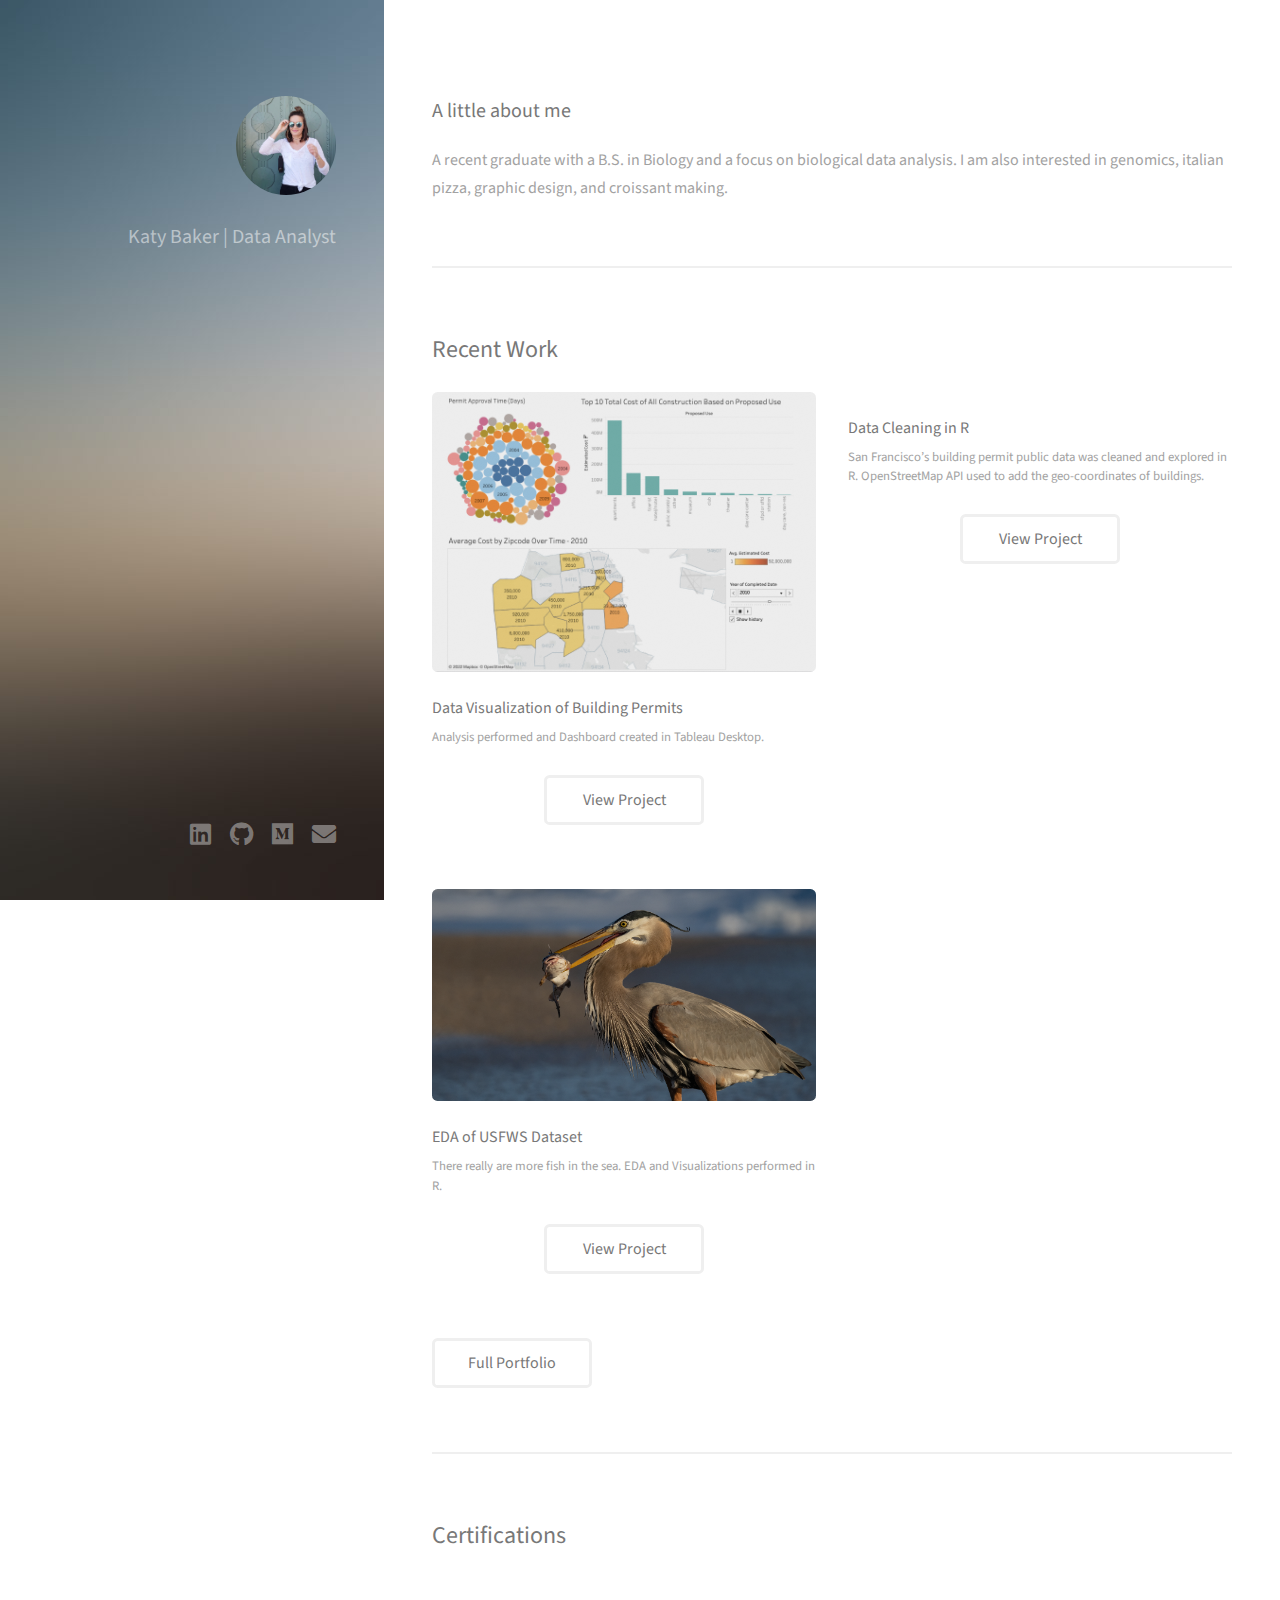
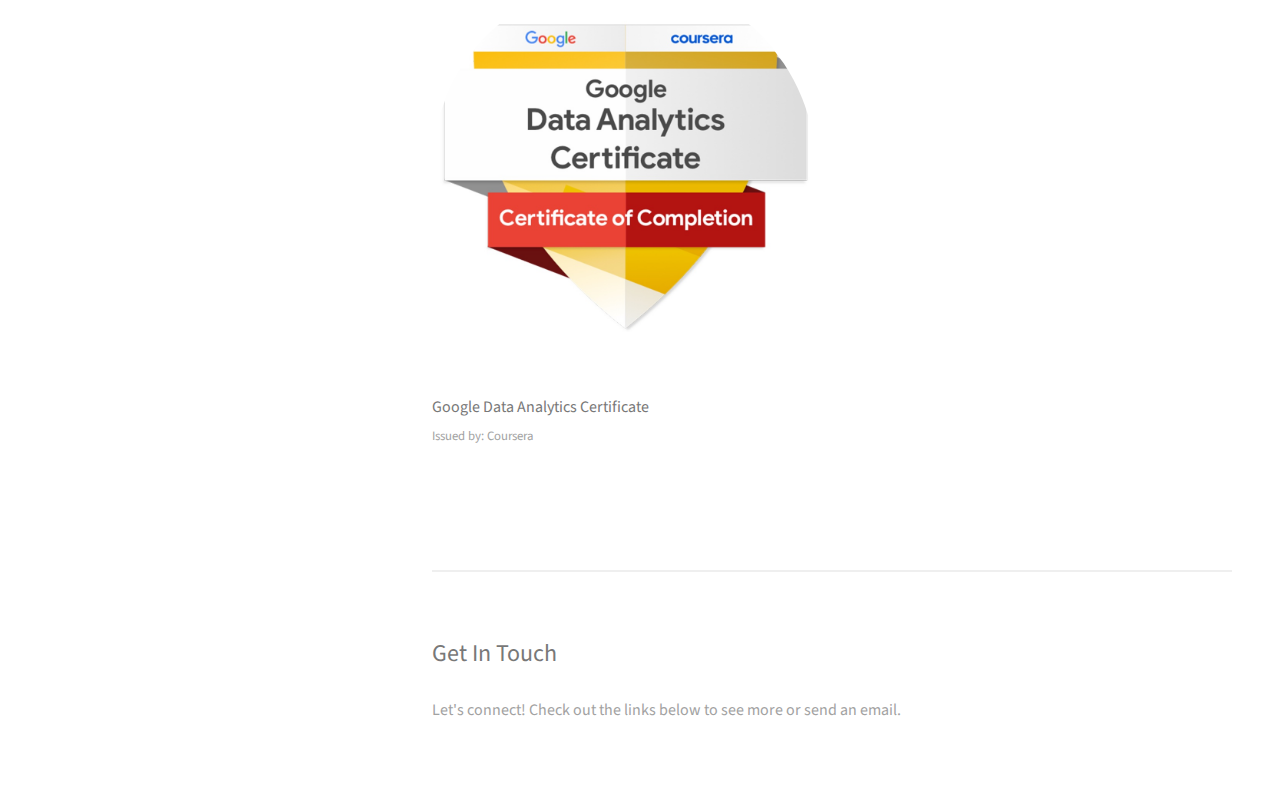
==== index.html @ 935d62df "Update index.html" ====
<!DOCTYPE HTML>
<!--
	Strata by HTML5 UP
	html5up.net | @ajlkn
	Free for personal and commercial use under the CCA 3.0 license (html5up.net/license)
-->
<html>
	<head>
		<title>Katy Baker</title>
		<meta charset="utf-8" />
		<meta name="viewport" content="width=device-width, initial-scale=1, user-scalable=no" />
		<link rel="stylesheet" href="assets/css/main.css" />
	</head>
	<body class="is-preload">

		<!-- Header -->
			<header id="header">
				<div class="inner">
					<a href="#" class="image avatar"><img src="images/IMG_1038.jpg" alt="" /></a>
					<h1>Katy Baker | Data Analyst<br />
					<br />
					</h1>
				</div>
			</header>

		<!-- Main -->
			<div id="main">

				<!-- One -->
					<section id="one">
						<header class="major">
							<h3>A little about me</h3>
						</header>
						<p>A recent graduate with a B.S. in Biology and a focus on biological data analysis. I am also interested in genomics, italian pizza, graphic design, and croissant making.</p>
						
					</section>
		

				<!-- Two -->
					<section id="two">
						<h2>Recent Work</h2>
						<div class="row">
							<article class="col-6 col-12-xsmall work-item">
								<a href="https://public.tableau.com/app/profile/katy.baker8808/viz/SanFranContructionPermits/SanFranBuildingPermits" class="image fit"><img src="images/sssfbp.jpeg" alt="" /></a>
								<h3>Data Visualization of Building Permits</h3>
								<p>Analysis performed and Dashboard created in Tableau Desktop.  
									
								</p><br />
								<ul class="actions special">
									<li><a href="https://public.tableau.com/app/profile/katy.baker8808/viz/SanFranContructionPermits/SanFranBuildingPermits" class="button"> View Project</a></li>
								</ul>		
							</article>
							<article class="col-6 col-12-xsmall work-item">
								<a href="#" class="image fit"><img src="images/33695.jpeg" alt="" /></a>
								<h3>Data Cleaning in R</h3>
								<p>San Francisco’s building permit public data was cleaned and explored in R. OpenStreetMap API used to add the geo-coordinates of buildings. </p><br />
								<ul class="actions special">
									<li><a href="#" class="button"> View Project</a></li>
								</ul>		
							</article>
							<article class="col-6 col-12-xsmall work-item">
								<a href="https://github.com/ktybkr/USFish_and_Wildlife_Services/blob/main/US_Fish_and_Wildlife_Imports.md" class="image fit"><img src="images/412428701.jpeg" alt="" /></a>
								<h3>EDA of USFWS Dataset</h3>
								<p>There really are more fish in the sea. EDA and Visualizations performed in R.</p><br />
								<ul class="actions special">
									<li><a href="https://github.com/ktybkr/USFish_and_Wildlife_Services/blob/main/US_Fish_and_Wildlife_Imports.md" class="button"> View Project</a></li>
								</ul>		
							</article>
							
						</div>
						<ul class="actions">
							<li><a href="#" class="button">Full Portfolio</a></li>
						</ul>
					</section>

				<!-- Three -->
					<section id="three">
						<h2>Certifications</h2>
						<div class="row">
						<article class="col-6 col-12-xsmall work-item">
							<a href="https://www.credly.com/badges/9c901966-b82b-41fd-a019-1c77d4c60965/public_url" class="image avatar"><img src="images/google-data-analytics-certificate.2.jpg" alt=""  /></a>
							<h3>Google Data Analytics Certificate</h3>
							<p>Issued by: Coursera</p><br />
								
						</article>
						</div>

					</section>
				
				
				<!-- Four -->
					<section id="four">
						<h2>Get In Touch</h2>
						<p>Let's connect! Check out the links below to see more or send an email.</p>
							
					</section>
		

				

			</div>

		<!-- Footer -->
			<footer id="footer">
				<div class="inner">
					<ul class="icons">
						<li><a href="https://www.linkedin.com/in/ktybaker/" class="icon brands fa-linkedin"><span class="label">LinkedIn</span></a></li>
						<li><a href="https://github.com/ktybkr" class="icon brands fa-github"><span class="label">github</span></a></li>
						<li><a href="#" class="icon brands fa-medium"><span class="label">Medium</span></a></li>
						<li><a href="mailto:kb1658@txstate.edu" class="icon solid fa-envelope"><span class="label">Email</span></a></li>
					</ul>
					
				</div>
			</footer>

		<!-- Scripts -->
			<script src="assets/js/jquery.min.js"></script>
			<script src="assets/js/jquery.poptrox.min.js"></script>
			<script src="assets/js/browser.min.js"></script>
			<script src="assets/js/breakpoints.min.js"></script>
			<script src="assets/js/util.js"></script>
			<script src="assets/js/main.js"></script>

	</body>
</html>
---- assets/css/main.css ----
@import url("fontawesome-all.min.css");
@import url("https://fonts.googleapis.com/css?family=Source+Sans+Pro:400,400italic");

/*
	Strata by HTML5 UP
	html5up.net | @ajlkn
	Free for personal and commercial use under the CCA 3.0 license (html5up.net/license)
*/

html, body, div, span, applet, object,
iframe, h1, h2, h3, h4, h5, h6, p, blockquote,
pre, a, abbr, acronym, address, big, cite,
code, del, dfn, em, img, ins, kbd, q, s, samp,
small, strike, strong, sub, sup, tt, var, b,
u, i, center, dl, dt, dd, ol, ul, li, fieldset,
form, label, legend, table, caption, tbody,
tfoot, thead, tr, th, td, article, aside,
canvas, details, embed, figure, figcaption,
footer, header, hgroup, menu, nav, output, ruby,
section, summary, time, mark, audio, video {
	margin: 0;
	padding: 0;
	border: 0;
	font-size: 100%;
	font: inherit;
	vertical-align: baseline;}

article, aside, details, figcaption, figure,
footer, header, hgroup, menu, nav, section {
	display: block;}

body {
	line-height: 1;
}

ol, ul {
	list-style: none;
}

blockquote, q {
	quotes: none;
}

	blockquote:before, blockquote:after, q:before, q:after {
		content: '';
		content: none;
	}

table {
	border-collapse: collapse;
	border-spacing: 0;
}

body {
	-webkit-text-size-adjust: none;
}

mark {
	background-color: transparent;
	color: inherit;
}

input::-moz-focus-inner {
	border: 0;
	padding: 0;
}

input, select, textarea {
	-moz-appearance: none;
	-webkit-appearance: none;
	-ms-appearance: none;
	appearance: none;
}

/* Basic */

	html {
		box-sizing: border-box;
	}

	*, *:before, *:after {
		box-sizing: inherit;
	}

	body {
		background: #fff;
	}

		body.is-preload *, body.is-preload *:before, body.is-preload *:after {
			-moz-animation: none !important;
			-webkit-animation: none !important;
			-ms-animation: none !important;
			animation: none !important;
			-moz-transition: none !important;
			-webkit-transition: none !important;
			-ms-transition: none !important;
			transition: none !important;
		}

	body, input, select, textarea {
		color: #a2a2a2;
		font-family: "Source Sans Pro", Helvetica, sans-serif;
		font-size: 16pt;
		font-weight: 400;
		line-height: 1.75em;
	}

	a {
		-moz-transition: color 0.2s ease-in-out, border-color 0.2s ease-in-out;
		-webkit-transition: color 0.2s ease-in-out, border-color 0.2s ease-in-out;
		-ms-transition: color 0.2s ease-in-out, border-color 0.2s ease-in-out;
		transition: color 0.2s ease-in-out, border-color 0.2s ease-in-out;
		border-bottom: dotted 1px;
		color: #4986bf;
		text-decoration: none;
	}

		a:hover {
			border-bottom-color: transparent;
			color: #4986bf !important;
			text-decoration: none;
		}

	strong, b {
		color: #787878;
		font-weight: 400;
	}

	em, i {
		font-style: italic;
	}

	p {
		margin: 0 0 2em 0;
	}

	h1, h2, h3, h4, h5, h6 {
		color: #787878;
		font-weight: 400;
		line-height: 1em;
		margin: 0 0 1em 0;
	}

		h1 a, h2 a, h3 a, h4 a, h5 a, h6 a {
			color: inherit;
			text-decoration: none;
		}

	h1 {
		font-size: 2em;
		line-height: 1.5em;
	}

	h2 {
		font-size: 1.5em;
		line-height: 1.5em;
	}

	h3 {
		font-size: 1.25em;
		line-height: 1.5em;
	}

	h4 {
		font-size: 1.1em;
		line-height: 1.5em;
	}

	h5 {
		font-size: 0.9em;
		line-height: 1.5em;
	}

	h6 {
		font-size: 0.7em;
		line-height: 1.5em;
	}

	sub {
		font-size: 0.8em;
		position: relative;
		top: 0.5em;
	}

	sup {
		font-size: 0.8em;
		position: relative;
		top: -0.5em;
	}

	hr {
		border: 0;
		border-bottom: solid 2px #efefef;
		margin: 2em 0;
	}

		hr.major {
			margin: 3em 0;
		}

	blockquote {
		border-left: solid 6px #efefef;
		font-style: italic;
		margin: 0 0 2em 0;
		padding: 0.5em 0 0.5em 1.5em;
	}

	code {
		background: #f7f7f7;
		border-radius: 0.35em;
		border: solid 2px #efefef;
		font-family: "Courier New", monospace;
		font-size: 0.9em;
		margin: 0 0.25em;
		padding: 0.25em 0.65em;
	}

	pre {
		-webkit-overflow-scrolling: touch;
		font-family: "Courier New", monospace;
		font-size: 0.9em;
		margin: 0 0 2em 0;
	}

		pre code {
			display: block;
			line-height: 1.75em;
			padding: 1em 1.5em;
			overflow-x: auto;
		}

	.align-left {
		text-align: left;
	}

	.align-center {
		text-align: center;
	}

	.align-right {
		text-align: right;
	}

/* Container */

	.container {
		margin: 0 auto;
		max-width: calc(100% - 4em);
		width: 100%;
	}

		.container.xsmall {
			width: 25%;
		}

		.container.small {
			width: 50%;
		}

		.container.medium {
			width: 75%;
		}

		.container.large {
			width: 125%;
		}

		.container.xlarge {
			width: 150%;
		}

		.container.max {
			width: 100%;
		}

		@media screen and (max-width: 980px) {

			.container {
				width: 100% !important;
				max-width: 100% !important;
			}

		}

		@media screen and (max-width: 480px) {

			.container {
				max-width: calc(100% - 3em);
			}

		}

/* Row */

	.row {
		display: flex;
		flex-wrap: wrap;
		box-sizing: border-box;
		align-items: stretch;
	}

		.row > * {
			box-sizing: border-box;
		}

		.row.gtr-uniform > * > :last-child {
			margin-bottom: 0;
		}

		.row.aln-left {
			justify-content: flex-start;
		}

		.row.aln-center {
			justify-content: center;
		}

		.row.aln-right {
			justify-content: flex-end;
		}

		.row.aln-top {
			align-items: flex-start;
		}

		.row.aln-middle {
			align-items: center;
		}

		.row.aln-bottom {
			align-items: flex-end;
		}

		.row > .imp {
			order: -1;
		}

		.row > .col-1 {
			width: 8.33333%;
		}

		.row > .off-1 {
			margin-left: 8.33333%;
		}

		.row > .col-2 {
			width: 16.66667%;
		}

		.row > .off-2 {
			margin-left: 16.66667%;
		}

		.row > .col-3 {
			width: 25%;
		}

		.row > .off-3 {
			margin-left: 25%;
		}

		.row > .col-4 {
			width: 33.33333%;
		}

		.row > .off-4 {
			margin-left: 33.33333%;
		}

		.row > .col-5 {
			width: 41.66667%;
		}

		.row > .off-5 {
			margin-left: 41.66667%;
		}

		.row > .col-6 {
			width: 50%;
		}

		.row > .off-6 {
			margin-left: 50%;
		}

		.row > .col-7 {
			width: 58.33333%;
		}

		.row > .off-7 {
			margin-left: 58.33333%;
		}

		.row > .col-8 {
			width: 66.66667%;
		}

		.row > .off-8 {
			margin-left: 66.66667%;
		}

		.row > .col-9 {
			width: 75%;
		}

		.row > .off-9 {
			margin-left: 75%;
		}

		.row > .col-10 {
			width: 83.33333%;
		}

		.row > .off-10 {
			margin-left: 83.33333%;
		}

		.row > .col-11 {
			width: 91.66667%;
		}

		.row > .off-11 {
			margin-left: 91.66667%;
		}

		.row > .col-12 {
			width: 100%;
		}

		.row > .off-12 {
			margin-left: 100%;
		}

		.row.gtr-0 {
			margin-top: 0;
			margin-left: 0em;
		}

			.row.gtr-0 > * {
				padding: 0 0 0 0em;
			}

			.row.gtr-0.gtr-uniform {
				margin-top: 0em;
			}

				.row.gtr-0.gtr-uniform > * {
					padding-top: 0em;
				}

		.row.gtr-25 {
			margin-top: 0;
			margin-left: -0.625em;
		}

			.row.gtr-25 > * {
				padding: 0 0 0 0.625em;
			}

			.row.gtr-25.gtr-uniform {
				margin-top: -0.625em;
			}

				.row.gtr-25.gtr-uniform > * {
					padding-top: 0.625em;
				}

		.row.gtr-50 {
			margin-top: 0;
			margin-left: -1.25em;
		}

			.row.gtr-50 > * {
				padding: 0 0 0 1.25em;
			}

			.row.gtr-50.gtr-uniform {
				margin-top: -1.25em;
			}

				.row.gtr-50.gtr-uniform > * {
					padding-top: 1.25em;
				}

		.row {
			margin-top: 0;
			margin-left: -2.5em;
		}

			.row > * {
				padding: 0 0 0 2.5em;
			}

			.row.gtr-uniform {
				margin-top: -2.5em;
			}

				.row.gtr-uniform > * {
					padding-top: 2.5em;
				}

		.row.gtr-150 {
			margin-top: 0;
			margin-left: -3.75em;
		}

			.row.gtr-150 > * {
				padding: 0 0 0 3.75em;
			}

			.row.gtr-150.gtr-uniform {
				margin-top: -3.75em;
			}

				.row.gtr-150.gtr-uniform > * {
					padding-top: 3.75em;
				}

		.row.gtr-200 {
			margin-top: 0;
			margin-left: -5em;
		}

			.row.gtr-200 > * {
				padding: 0 0 0 5em;
			}

			.row.gtr-200.gtr-uniform {
				margin-top: -5em;
			}

				.row.gtr-200.gtr-uniform > * {
					padding-top: 5em;
				}

		@media screen and (max-width: 1800px) {

			.row {
				display: flex;
				flex-wrap: wrap;
				box-sizing: border-box;
				align-items: stretch;
			}

				.row > * {
					box-sizing: border-box;
				}

				.row.gtr-uniform > * > :last-child {
					margin-bottom: 0;
				}

				.row.aln-left {
					justify-content: flex-start;
				}

				.row.aln-center {
					justify-content: center;
				}

				.row.aln-right {
					justify-content: flex-end;
				}

				.row.aln-top {
					align-items: flex-start;
				}

				.row.aln-middle {
					align-items: center;
				}

				.row.aln-bottom {
					align-items: flex-end;
				}

				.row > .imp-xlarge {
					order: -1;
				}

				.row > .col-1-xlarge {
					width: 8.33333%;
				}

				.row > .off-1-xlarge {
					margin-left: 8.33333%;
				}

				.row > .col-2-xlarge {
					width: 16.66667%;
				}

				.row > .off-2-xlarge {
					margin-left: 16.66667%;
				}

				.row > .col-3-xlarge {
					width: 25%;
				}

				.row > .off-3-xlarge {
					margin-left: 25%;
				}

				.row > .col-4-xlarge {
					width: 33.33333%;
				}

				.row > .off-4-xlarge {
					margin-left: 33.33333%;
				}

				.row > .col-5-xlarge {
					width: 41.66667%;
				}

				.row > .off-5-xlarge {
					margin-left: 41.66667%;
				}

				.row > .col-6-xlarge {
					width: 50%;
				}

				.row > .off-6-xlarge {
					margin-left: 50%;
				}

				.row > .col-7-xlarge {
					width: 58.33333%;
				}

				.row > .off-7-xlarge {
					margin-left: 58.33333%;
				}

				.row > .col-8-xlarge {
					width: 66.66667%;
				}

				.row > .off-8-xlarge {
					margin-left: 66.66667%;
				}

				.row > .col-9-xlarge {
					width: 75%;
				}

				.row > .off-9-xlarge {
					margin-left: 75%;
				}

				.row > .col-10-xlarge {
					width: 83.33333%;
				}

				.row > .off-10-xlarge {
					margin-left: 83.33333%;
				}

				.row > .col-11-xlarge {
					width: 91.66667%;
				}

				.row > .off-11-xlarge {
					margin-left: 91.66667%;
				}

				.row > .col-12-xlarge {
					width: 100%;
				}

				.row > .off-12-xlarge {
					margin-left: 100%;
				}

				.row.gtr-0 {
					margin-top: 0;
					margin-left: 0em;
				}

					.row.gtr-0 > * {
						padding: 0 0 0 0em;
					}

					.row.gtr-0.gtr-uniform {
						margin-top: 0em;
					}

						.row.gtr-0.gtr-uniform > * {
							padding-top: 0em;
						}

				.row.gtr-25 {
					margin-top: 0;
					margin-left: -0.625em;
				}

					.row.gtr-25 > * {
						padding: 0 0 0 0.625em;
					}

					.row.gtr-25.gtr-uniform {
						margin-top: -0.625em;
					}

						.row.gtr-25.gtr-uniform > * {
							padding-top: 0.625em;
						}

				.row.gtr-50 {
					margin-top: 0;
					margin-left: -1.25em;
				}

					.row.gtr-50 > * {
						padding: 0 0 0 1.25em;
					}

					.row.gtr-50.gtr-uniform {
						margin-top: -1.25em;
					}

						.row.gtr-50.gtr-uniform > * {
							padding-top: 1.25em;
						}

				.row {
					margin-top: 0;
					margin-left: -2.5em;
				}

					.row > * {
						padding: 0 0 0 2.5em;
					}

					.row.gtr-uniform {
						margin-top: -2.5em;
					}

						.row.gtr-uniform > * {
							padding-top: 2.5em;
						}

				.row.gtr-150 {
					margin-top: 0;
					margin-left: -3.75em;
				}

					.row.gtr-150 > * {
						padding: 0 0 0 3.75em;
					}

					.row.gtr-150.gtr-uniform {
						margin-top: -3.75em;
					}

						.row.gtr-150.gtr-uniform > * {
							padding-top: 3.75em;
						}

				.row.gtr-200 {
					margin-top: 0;
					margin-left: -5em;
				}

					.row.gtr-200 > * {
						padding: 0 0 0 5em;
					}

					.row.gtr-200.gtr-uniform {
						margin-top: -5em;
					}

						.row.gtr-200.gtr-uniform > * {
							padding-top: 5em;
						}

		}

		@media screen and (max-width: 1280px) {

			.row {
				display: flex;
				flex-wrap: wrap;
				box-sizing: border-box;
				align-items: stretch;
			}

				.row > * {
					box-sizing: border-box;
				}

				.row.gtr-uniform > * > :last-child {
					margin-bottom: 0;
				}

				.row.aln-left {
					justify-content: flex-start;
				}

				.row.aln-center {
					justify-content: center;
				}

				.row.aln-right {
					justify-content: flex-end;
				}

				.row.aln-top {
					align-items: flex-start;
				}

				.row.aln-middle {
					align-items: center;
				}

				.row.aln-bottom {
					align-items: flex-end;
				}

				.row > .imp-large {
					order: -1;
				}

				.row > .col-1-large {
					width: 8.33333%;
				}

				.row > .off-1-large {
					margin-left: 8.33333%;
				}

				.row > .col-2-large {
					width: 16.66667%;
				}

				.row > .off-2-large {
					margin-left: 16.66667%;
				}

				.row > .col-3-large {
					width: 25%;
				}

				.row > .off-3-large {
					margin-left: 25%;
				}

				.row > .col-4-large {
					width: 33.33333%;
				}

				.row > .off-4-large {
					margin-left: 33.33333%;
				}

				.row > .col-5-large {
					width: 41.66667%;
				}

				.row > .off-5-large {
					margin-left: 41.66667%;
				}

				.row > .col-6-large {
					width: 50%;
				}

				.row > .off-6-large {
					margin-left: 50%;
				}

				.row > .col-7-large {
					width: 58.33333%;
				}

				.row > .off-7-large {
					margin-left: 58.33333%;
				}

				.row > .col-8-large {
					width: 66.66667%;
				}

				.row > .off-8-large {
					margin-left: 66.66667%;
				}

				.row > .col-9-large {
					width: 75%;
				}

				.row > .off-9-large {
					margin-left: 75%;
				}

				.row > .col-10-large {
					width: 83.33333%;
				}

				.row > .off-10-large {
					margin-left: 83.33333%;
				}

				.row > .col-11-large {
					width: 91.66667%;
				}

				.row > .off-11-large {
					margin-left: 91.66667%;
				}

				.row > .col-12-large {
					width: 100%;
				}

				.row > .off-12-large {
					margin-left: 100%;
				}

				.row.gtr-0 {
					margin-top: 0;
					margin-left: 0em;
				}

					.row.gtr-0 > * {
						padding: 0 0 0 0em;
					}

					.row.gtr-0.gtr-uniform {
						margin-top: 0em;
					}

						.row.gtr-0.gtr-uniform > * {
							padding-top: 0em;
						}

				.row.gtr-25 {
					margin-top: 0;
					margin-left: -0.5em;
				}

					.row.gtr-25 > * {
						padding: 0 0 0 0.5em;
					}

					.row.gtr-25.gtr-uniform {
						margin-top: -0.5em;
					}

						.row.gtr-25.gtr-uniform > * {
							padding-top: 0.5em;
						}

				.row.gtr-50 {
					margin-top: 0;
					margin-left: -1em;
				}

					.row.gtr-50 > * {
						padding: 0 0 0 1em;
					}

					.row.gtr-50.gtr-uniform {
						margin-top: -1em;
					}

						.row.gtr-50.gtr-uniform > * {
							padding-top: 1em;
						}

				.row {
					margin-top: 0;
					margin-left: -2em;
				}

					.row > * {
						padding: 0 0 0 2em;
					}

					.row.gtr-uniform {
						margin-top: -2em;
					}

						.row.gtr-uniform > * {
							padding-top: 2em;
						}

				.row.gtr-150 {
					margin-top: 0;
					margin-left: -3em;
				}

					.row.gtr-150 > * {
						padding: 0 0 0 3em;
					}

					.row.gtr-150.gtr-uniform {
						margin-top: -3em;
					}

						.row.gtr-150.gtr-uniform > * {
							padding-top: 3em;
						}

				.row.gtr-200 {
					margin-top: 0;
					margin-left: -4em;
				}

					.row.gtr-200 > * {
						padding: 0 0 0 4em;
					}

					.row.gtr-200.gtr-uniform {
						margin-top: -4em;
					}

						.row.gtr-200.gtr-uniform > * {
							padding-top: 4em;
						}

		}

		@media screen and (max-width: 980px) {

			.row {
				display: flex;
				flex-wrap: wrap;
				box-sizing: border-box;
				align-items: stretch;
			}

				.row > * {
					box-sizing: border-box;
				}

				.row.gtr-uniform > * > :last-child {
					margin-bottom: 0;
				}

				.row.aln-left {
					justify-content: flex-start;
				}

				.row.aln-center {
					justify-content: center;
				}

				.row.aln-right {
					justify-content: flex-end;
				}

				.row.aln-top {
					align-items: flex-start;
				}

				.row.aln-middle {
					align-items: center;
				}

				.row.aln-bottom {
					align-items: flex-end;
				}

				.row > .imp-medium {
					order: -1;
				}

				.row > .col-1-medium {
					width: 8.33333%;
				}

				.row > .off-1-medium {
					margin-left: 8.33333%;
				}

				.row > .col-2-medium {
					width: 16.66667%;
				}

				.row > .off-2-medium {
					margin-left: 16.66667%;
				}

				.row > .col-3-medium {
					width: 25%;
				}

				.row > .off-3-medium {
					margin-left: 25%;
				}

				.row > .col-4-medium {
					width: 33.33333%;
				}

				.row > .off-4-medium {
					margin-left: 33.33333%;
				}

				.row > .col-5-medium {
					width: 41.66667%;
				}

				.row > .off-5-medium {
					margin-left: 41.66667%;
				}

				.row > .col-6-medium {
					width: 50%;
				}

				.row > .off-6-medium {
					margin-left: 50%;
				}

				.row > .col-7-medium {
					width: 58.33333%;
				}

				.row > .off-7-medium {
					margin-left: 58.33333%;
				}

				.row > .col-8-medium {
					width: 66.66667%;
				}

				.row > .off-8-medium {
					margin-left: 66.66667%;
				}

				.row > .col-9-medium {
					width: 75%;
				}

				.row > .off-9-medium {
					margin-left: 75%;
				}

				.row > .col-10-medium {
					width: 83.33333%;
				}

				.row > .off-10-medium {
					margin-left: 83.33333%;
				}

				.row > .col-11-medium {
					width: 91.66667%;
				}

				.row > .off-11-medium {
					margin-left: 91.66667%;
				}

				.row > .col-12-medium {
					width: 100%;
				}

				.row > .off-12-medium {
					margin-left: 100%;
				}

				.row.gtr-0 {
					margin-top: 0;
					margin-left: 0em;
				}

					.row.gtr-0 > * {
						padding: 0 0 0 0em;
					}

					.row.gtr-0.gtr-uniform {
						margin-top: 0em;
					}

						.row.gtr-0.gtr-uniform > * {
							padding-top: 0em;
						}

				.row.gtr-25 {
					margin-top: 0;
					margin-left: -0.5em;
				}

					.row.gtr-25 > * {
						padding: 0 0 0 0.5em;
					}

					.row.gtr-25.gtr-uniform {
						margin-top: -0.5em;
					}

						.row.gtr-25.gtr-uniform > * {
							padding-top: 0.5em;
						}

				.row.gtr-50 {
					margin-top: 0;
					margin-left: -1em;
				}

					.row.gtr-50 > * {
						padding: 0 0 0 1em;
					}

					.row.gtr-50.gtr-uniform {
						margin-top: -1em;
					}

						.row.gtr-50.gtr-uniform > * {
							padding-top: 1em;
						}

				.row {
					margin-top: 0;
					margin-left: -2em;
				}

					.row > * {
						padding: 0 0 0 2em;
					}

					.row.gtr-uniform {
						margin-top: -2em;
					}

						.row.gtr-uniform > * {
							padding-top: 2em;
						}

				.row.gtr-150 {
					margin-top: 0;
					margin-left: -3em;
				}

					.row.gtr-150 > * {
						padding: 0 0 0 3em;
					}

					.row.gtr-150.gtr-uniform {
						margin-top: -3em;
					}

						.row.gtr-150.gtr-uniform > * {
							padding-top: 3em;
						}

				.row.gtr-200 {
					margin-top: 0;
					margin-left: -4em;
				}

					.row.gtr-200 > * {
						padding: 0 0 0 4em;
					}

					.row.gtr-200.gtr-uniform {
						margin-top: -4em;
					}

						.row.gtr-200.gtr-uniform > * {
							padding-top: 4em;
						}

		}

		@media screen and (max-width: 736px) {

			.row {
				display: flex;
				flex-wrap: wrap;
				box-sizing: border-box;
				align-items: stretch;
			}

				.row > * {
					box-sizing: border-box;
				}

				.row.gtr-uniform > * > :last-child {
					margin-bottom: 0;
				}

				.row.aln-left {
					justify-content: flex-start;
				}

				.row.aln-center {
					justify-content: center;
				}

				.row.aln-right {
					justify-content: flex-end;
				}

				.row.aln-top {
					align-items: flex-start;
				}

				.row.aln-middle {
					align-items: center;
				}

				.row.aln-bottom {
					align-items: flex-end;
				}

				.row > .imp-small {
					order: -1;
				}

				.row > .col-1-small {
					width: 8.33333%;
				}

				.row > .off-1-small {
					margin-left: 8.33333%;
				}

				.row > .col-2-small {
					width: 16.66667%;
				}

				.row > .off-2-small {
					margin-left: 16.66667%;
				}

				.row > .col-3-small {
					width: 25%;
				}

				.row > .off-3-small {
					margin-left: 25%;
				}

				.row > .col-4-small {
					width: 33.33333%;
				}

				.row > .off-4-small {
					margin-left: 33.33333%;
				}

				.row > .col-5-small {
					width: 41.66667%;
				}

				.row > .off-5-small {
					margin-left: 41.66667%;
				}

				.row > .col-6-small {
					width: 50%;
				}

				.row > .off-6-small {
					margin-left: 50%;
				}

				.row > .col-7-small {
					width: 58.33333%;
				}

				.row > .off-7-small {
					margin-left: 58.33333%;
				}

				.row > .col-8-small {
					width: 66.66667%;
				}

				.row > .off-8-small {
					margin-left: 66.66667%;
				}

				.row > .col-9-small {
					width: 75%;
				}

				.row > .off-9-small {
					margin-left: 75%;
				}

				.row > .col-10-small {
					width: 83.33333%;
				}

				.row > .off-10-small {
					margin-left: 83.33333%;
				}

				.row > .col-11-small {
					width: 91.66667%;
				}

				.row > .off-11-small {
					margin-left: 91.66667%;
				}

				.row > .col-12-small {
					width: 100%;
				}

				.row > .off-12-small {
					margin-left: 100%;
				}

				.row.gtr-0 {
					margin-top: 0;
					margin-left: 0em;
				}

					.row.gtr-0 > * {
						padding: 0 0 0 0em;
					}

					.row.gtr-0.gtr-uniform {
						margin-top: 0em;
					}

						.row.gtr-0.gtr-uniform > * {
							padding-top: 0em;
						}

				.row.gtr-25 {
					margin-top: 0;
					margin-left: -0.375em;
				}

					.row.gtr-25 > * {
						padding: 0 0 0 0.375em;
					}

					.row.gtr-25.gtr-uniform {
						margin-top: -0.375em;
					}

						.row.gtr-25.gtr-uniform > * {
							padding-top: 0.375em;
						}

				.row.gtr-50 {
					margin-top: 0;
					margin-left: -0.75em;
				}

					.row.gtr-50 > * {
						padding: 0 0 0 0.75em;
					}

					.row.gtr-50.gtr-uniform {
						margin-top: -0.75em;
					}

						.row.gtr-50.gtr-uniform > * {
							padding-top: 0.75em;
						}

				.row {
					margin-top: 0;
					margin-left: -1.5em;
				}

					.row > * {
						padding: 0 0 0 1.5em;
					}

					.row.gtr-uniform {
						margin-top: -1.5em;
					}

						.row.gtr-uniform > * {
							padding-top: 1.5em;
						}

				.row.gtr-150 {
					margin-top: 0;
					margin-left: -2.25em;
				}

					.row.gtr-150 > * {
						padding: 0 0 0 2.25em;
					}

					.row.gtr-150.gtr-uniform {
						margin-top: -2.25em;
					}

						.row.gtr-150.gtr-uniform > * {
							padding-top: 2.25em;
						}

				.row.gtr-200 {
					margin-top: 0;
					margin-left: -3em;
				}

					.row.gtr-200 > * {
						padding: 0 0 0 3em;
					}

					.row.gtr-200.gtr-uniform {
						margin-top: -3em;
					}

						.row.gtr-200.gtr-uniform > * {
							padding-top: 3em;
						}

		}

		@media screen and (max-width: 480px) {

			.row {
				display: flex;
				flex-wrap: wrap;
				box-sizing: border-box;
				align-items: stretch;
			}

				.row > * {
					box-sizing: border-box;
				}

				.row.gtr-uniform > * > :last-child {
					margin-bottom: 0;
				}

				.row.aln-left {
					justify-content: flex-start;
				}

				.row.aln-center {
					justify-content: center;
				}

				.row.aln-right {
					justify-content: flex-end;
				}

				.row.aln-top {
					align-items: flex-start;
				}

				.row.aln-middle {
					align-items: center;
				}

				.row.aln-bottom {
					align-items: flex-end;
				}

				.row > .imp-xsmall {
					order: -1;
				}

				.row > .col-1-xsmall {
					width: 8.33333%;
				}

				.row > .off-1-xsmall {
					margin-left: 8.33333%;
				}

				.row > .col-2-xsmall {
					width: 16.66667%;
				}

				.row > .off-2-xsmall {
					margin-left: 16.66667%;
				}

				.row > .col-3-xsmall {
					width: 25%;
				}

				.row > .off-3-xsmall {
					margin-left: 25%;
				}

				.row > .col-4-xsmall {
					width: 33.33333%;
				}

				.row > .off-4-xsmall {
					margin-left: 33.33333%;
				}

				.row > .col-5-xsmall {
					width: 41.66667%;
				}

				.row > .off-5-xsmall {
					margin-left: 41.66667%;
				}

				.row > .col-6-xsmall {
					width: 50%;
				}

				.row > .off-6-xsmall {
					margin-left: 50%;
				}

				.row > .col-7-xsmall {
					width: 58.33333%;
				}

				.row > .off-7-xsmall {
					margin-left: 58.33333%;
				}

				.row > .col-8-xsmall {
					width: 66.66667%;
				}

				.row > .off-8-xsmall {
					margin-left: 66.66667%;
				}

				.row > .col-9-xsmall {
					width: 75%;
				}

				.row > .off-9-xsmall {
					margin-left: 75%;
				}

				.row > .col-10-xsmall {
					width: 83.33333%;
				}

				.row > .off-10-xsmall {
					margin-left: 83.33333%;
				}

				.row > .col-11-xsmall {
					width: 91.66667%;
				}

				.row > .off-11-xsmall {
					margin-left: 91.66667%;
				}

				.row > .col-12-xsmall {
					width: 100%;
				}

				.row > .off-12-xsmall {
					margin-left: 100%;
				}

				.row.gtr-0 {
					margin-top: 0;
					margin-left: 0em;
				}

					.row.gtr-0 > * {
						padding: 0 0 0 0em;
					}

					.row.gtr-0.gtr-uniform {
						margin-top: 0em;
					}

						.row.gtr-0.gtr-uniform > * {
							padding-top: 0em;
						}

				.row.gtr-25 {
					margin-top: 0;
					margin-left: -0.375em;
				}

					.row.gtr-25 > * {
						padding: 0 0 0 0.375em;
					}

					.row.gtr-25.gtr-uniform {
						margin-top: -0.375em;
					}

						.row.gtr-25.gtr-uniform > * {
							padding-top: 0.375em;
						}

				.row.gtr-50 {
					margin-top: 0;
					margin-left: -0.75em;
				}

					.row.gtr-50 > * {
						padding: 0 0 0 0.75em;
					}

					.row.gtr-50.gtr-uniform {
						margin-top: -0.75em;
					}

						.row.gtr-50.gtr-uniform > * {
							padding-top: 0.75em;
						}

				.row {
					margin-top: 0;
					margin-left: -1.5em;
				}

					.row > * {
						padding: 0 0 0 1.5em;
					}

					.row.gtr-uniform {
						margin-top: -1.5em;
					}

						.row.gtr-uniform > * {
							padding-top: 1.5em;
						}

				.row.gtr-150 {
					margin-top: 0;
					margin-left: -2.25em;
				}

					.row.gtr-150 > * {
						padding: 0 0 0 2.25em;
					}

					.row.gtr-150.gtr-uniform {
						margin-top: -2.25em;
					}

						.row.gtr-150.gtr-uniform > * {
							padding-top: 2.25em;
						}

				.row.gtr-200 {
					margin-top: 0;
					margin-left: -3em;
				}

					.row.gtr-200 > * {
						padding: 0 0 0 3em;
					}

					.row.gtr-200.gtr-uniform {
						margin-top: -3em;
					}

						.row.gtr-200.gtr-uniform > * {
							padding-top: 3em;
						}

		}

/* Section/Article */

	section.special, article.special {
		text-align: center;
	}

	header p {
		color: #b2b2b2;
		position: relative;
		margin: 0 0 1.5em 0;
	}

	header h2 + p {
		font-size: 1.25em;
		margin-top: -1em;
		line-height: 1.5em;
	}

	header h3 + p {
		font-size: 1.1em;
		margin-top: -0.8em;
		line-height: 1.5em;
	}

	header h4 + p,
	header h5 + p,
	header h6 + p {
		font-size: 0.9em;
		margin-top: -0.6em;
		line-height: 1.5em;
	}

	header.major h2 {
		font-size: 2em;
	}

/* Form */

	form {
		margin: 0 0 2em 0;
	}

	label {
		color: #787878;
		display: block;
		font-size: 0.9em;
		font-weight: 400;
		margin: 0 0 1em 0;
	}

	input[type="text"],
	input[type="password"],
	input[type="email"],
	select,
	textarea {
		-moz-appearance: none;
		-webkit-appearance: none;
		-ms-appearance: none;
		appearance: none;
		background: #f7f7f7;
		border-radius: 0.35em;
		border: solid 2px transparent;
		color: inherit;
		display: block;
		outline: 0;
		padding: 0 0.75em;
		text-decoration: none;
		width: 100%;
	}

		input[type="text"]:invalid,
		input[type="password"]:invalid,
		input[type="email"]:invalid,
		select:invalid,
		textarea:invalid {
			box-shadow: none;
		}

		input[type="text"]:focus,
		input[type="password"]:focus,
		input[type="email"]:focus,
		select:focus,
		textarea:focus {
			border-color: #4986bf;
		}

	select {
		background-image: url("data:image/svg+xml;charset=utf8,%3Csvg xmlns='http://www.w3.org/2000/svg' width='40' height='40' preserveAspectRatio='none' viewBox='0 0 40 40'%3E%3Cpath d='M9.4,12.3l10.4,10.4l10.4-10.4c0.2-0.2,0.5-0.4,0.9-0.4c0.3,0,0.6,0.1,0.9,0.4l3.3,3.3c0.2,0.2,0.4,0.5,0.4,0.9 c0,0.4-0.1,0.6-0.4,0.9L20.7,31.9c-0.2,0.2-0.5,0.4-0.9,0.4c-0.3,0-0.6-0.1-0.9-0.4L4.3,17.3c-0.2-0.2-0.4-0.5-0.4-0.9 c0-0.4,0.1-0.6,0.4-0.9l3.3-3.3c0.2-0.2,0.5-0.4,0.9-0.4S9.1,12.1,9.4,12.3z' fill='%23dfdfdf' /%3E%3C/svg%3E");
		background-size: 1.25rem;
		background-repeat: no-repeat;
		background-position: calc(100% - 1rem) center;
		height: 2.75em;
		padding-right: 2.75em;
		text-overflow: ellipsis;
	}

		select option {
			color: #787878;
			background: #fff;
		}

		select:focus::-ms-value {
			background-color: transparent;
		}

		select::-ms-expand {
			display: none;
		}

	input[type="text"],
	input[type="password"],
	input[type="email"],
	select {
		height: 2.75em;
	}

	textarea {
		padding: 0.75em;
	}

	input[type="checkbox"],
	input[type="radio"] {
		-moz-appearance: none;
		-webkit-appearance: none;
		-ms-appearance: none;
		appearance: none;
		display: block;
		float: left;
		margin-right: -2em;
		opacity: 0;
		width: 1em;
		z-index: -1;
	}

		input[type="checkbox"] + label,
		input[type="radio"] + label {
			text-decoration: none;
			color: #a2a2a2;
			cursor: pointer;
			display: inline-block;
			font-size: 1em;
			font-weight: 400;
			padding-left: 2.4em;
			padding-right: 0.75em;
			position: relative;
		}

			input[type="checkbox"] + label:before,
			input[type="radio"] + label:before {
				-moz-osx-font-smoothing: grayscale;
				-webkit-font-smoothing: antialiased;
				display: inline-block;
				font-style: normal;
				font-variant: normal;
				text-rendering: auto;
				line-height: 1;
				text-transform: none !important;
				font-family: 'Font Awesome 5 Free';
				font-weight: 900;
			}

			input[type="checkbox"] + label:before,
			input[type="radio"] + label:before {
				background: #f7f7f7;
				border-radius: 0.35em;
				border: solid 2px transparent;
				content: '';
				display: inline-block;
				font-size: 0.8em;
				height: 2.0625em;
				left: 0;
				line-height: 1.85625em;
				position: absolute;
				text-align: center;
				top: 0;
				width: 2.0625em;
			}

		input[type="checkbox"]:checked + label:before,
		input[type="radio"]:checked + label:before {
			background: #787878;
			border-color: #787878;
			color: #fff;
			content: '\f00c';
		}

		input[type="checkbox"]:focus + label:before,
		input[type="radio"]:focus + label:before {
			border-color: #4986bf;
		}

	input[type="checkbox"] + label:before {
		border-radius: 0.35em;
	}

	input[type="radio"] + label:before {
		border-radius: 100%;
	}

	::-webkit-input-placeholder {
		color: #b2b2b2 !important;
		opacity: 1.0;
	}

	:-moz-placeholder {
		color: #b2b2b2 !important;
		opacity: 1.0;
	}

	::-moz-placeholder {
		color: #b2b2b2 !important;
		opacity: 1.0;
	}

	:-ms-input-placeholder {
		color: #b2b2b2 !important;
		opacity: 1.0;
	}

/* Box */

	.box {
		border-radius: 0.35em;
		border: solid 2px #efefef;
		margin-bottom: 2em;
		padding: 1.5em;
	}

		.box > :last-child,
		.box > :last-child > :last-child,
		.box > :last-child > :last-child > :last-child {
			margin-bottom: 0;
		}

		.box.alt {
			border: 0;
			border-radius: 0;
			padding: 0;
		}

/* Icon */

	.icon {
		text-decoration: none;
		border-bottom: none;
		position: relative;
	}

		.icon:before {
			-moz-osx-font-smoothing: grayscale;
			-webkit-font-smoothing: antialiased;
			display: inline-block;
			font-style: normal;
			font-variant: normal;
			text-rendering: auto;
			line-height: 1;
			text-transform: none !important;
			font-family: 'Font Awesome 5 Free';
			font-weight: 400;
		}

		.icon > .label {
			display: none;
		}

		.icon:before {
			line-height: inherit;
		}

		.icon.solid:before {
			font-weight: 900;
		}

		.icon.brands:before {
			font-family: 'Font Awesome 5 Brands';
		}

/* Image */

	.image {
		border-radius: 0.35em;
		border: 0;
		display: inline-block;
		position: relative;
	}

		.image:before {
			-moz-transition: opacity 0.2s ease-in-out;
			-webkit-transition: opacity 0.2s ease-in-out;
			-ms-transition: opacity 0.2s ease-in-out;
			transition: opacity 0.2s ease-in-out;
			background: url("images/overlay.png");
			border-radius: 0.35em;
			content: '';
			display: block;
			height: 100%;
			left: 0;
			opacity: 0.2;
			position: absolute;
			top: 0;
			width: 100%;
		}

		.image.thumb {
			text-align: center;
		}

			.image.thumb:after {
				-moz-transition: opacity 0.2s ease-in-out;
				-webkit-transition: opacity 0.2s ease-in-out;
				-ms-transition: opacity 0.2s ease-in-out;
				transition: opacity 0.2s ease-in-out;
				border-radius: 0.35em;
				border: solid 3px rgba(255, 255, 255, 0.5);
				color: #fff;
				content: 'View';
				display: inline-block;
				font-size: 0.8em;
				font-weight: 400;
				left: 50%;
				line-height: 2.25em;
				margin: -1.25em 0 0 -3em;
				opacity: 0;
				padding: 0 1.5em;
				position: absolute;
				text-align: center;
				text-decoration: none;
				top: 50%;
				white-space: nowrap;
			}

			.image.thumb:hover:after {
				opacity: 1.0;
			}

			.image.thumb:hover:before {
				background: url("images/overlay.png"), url("images/overlay.png");
				opacity: 0;
			}

		.image img {
			border-radius: 0.35em;
			display: block;
		}

		.image.left {
			float: left;
			margin: 0 1.5em 1em 0;
			top: 0.25em;
		}

		.image.right {
			float: right;
			margin: 0 0 1em 1.5em;
			top: 0.25em;
		}

		.image.left, .image.right {
			max-width: 40%;
		}

			.image.left img, .image.right img {
				width: 100%;
			}

		.image.fit {
			display: block;
			margin: 0 0 2em 0;
			width: 100%;
		}

			.image.fit img {
				width: 100%;
			}

		.image.avatar {
			border-radius: 100%;
		}

			.image.avatar:before {
				display: none;
			}

			.image.avatar img {
				border-radius: 100%;
				width: 100%;
			}

/* List */

	ol {
		list-style: decimal;
		margin: 0 0 2em 0;
		padding-left: 1.25em;
	}

		ol li {
			padding-left: 0.25em;
		}

	ul {
		list-style: disc;
		margin: 0 0 2em 0;
		padding-left: 1em;
	}

		ul li {
			padding-left: 0.5em;
		}

		ul.alt {
			list-style: none;
			padding-left: 0;
		}

			ul.alt li {
				border-top: solid 2px #efefef;
				padding: 0.5em 0;
			}

				ul.alt li:first-child {
					border-top: 0;
					padding-top: 0;
				}

	dl {
		margin: 0 0 2em 0;
	}

/* Icons */

	ul.icons {
		cursor: default;
		list-style: none;
		padding-left: 0;
	}

		ul.icons li {
			display: inline-block;
			padding: 0 1em 0 0;
		}

			ul.icons li:last-child {
				padding-right: 0;
			}

			ul.icons li .icon:before {
				font-size: 1.5em;
			}

/* Labeled Icons */

	ul.labeled-icons {
		list-style: none;
		padding: 0;
	}

		ul.labeled-icons li {
			line-height: 1.75em;
			margin: 1.5em 0 0 0;
			padding-left: 2.25em;
			position: relative;
		}

			ul.labeled-icons li:first-child {
				margin-top: 0;
			}

			ul.labeled-icons li a {
				color: inherit;
			}

			ul.labeled-icons li h3 {
				color: #b2b2b2;
				left: 0;
				position: absolute;
				text-align: center;
				top: 0;
				width: 1em;
			}

/* Actions */

	ul.actions {
		display: -moz-flex;
		display: -webkit-flex;
		display: -ms-flex;
		display: flex;
		cursor: default;
		list-style: none;
		margin-left: -1em;
		padding-left: 0;
	}

		ul.actions li {
			padding: 0 0 0 1em;
			vertical-align: middle;
		}

		ul.actions.special {
			-moz-justify-content: center;
			-webkit-justify-content: center;
			-ms-justify-content: center;
			justify-content: center;
			width: 100%;
			margin-left: 0;
		}

			ul.actions.special li:first-child {
				padding-left: 0;
			}

		ul.actions.stacked {
			-moz-flex-direction: column;
			-webkit-flex-direction: column;
			-ms-flex-direction: column;
			flex-direction: column;
			margin-left: 0;
		}

			ul.actions.stacked li {
				padding: 1.3em 0 0 0;
			}

				ul.actions.stacked li:first-child {
					padding-top: 0;
				}

		ul.actions.fit {
			width: calc(100% + 1em);
		}

			ul.actions.fit li {
				-moz-flex-grow: 1;
				-webkit-flex-grow: 1;
				-ms-flex-grow: 1;
				flex-grow: 1;
				-moz-flex-shrink: 1;
				-webkit-flex-shrink: 1;
				-ms-flex-shrink: 1;
				flex-shrink: 1;
				width: 100%;
			}

				ul.actions.fit li > * {
					width: 100%;
				}

			ul.actions.fit.stacked {
				width: 100%;
			}

		@media screen and (max-width: 480px) {

			ul.actions:not(.fixed) {
				-moz-flex-direction: column;
				-webkit-flex-direction: column;
				-ms-flex-direction: column;
				flex-direction: column;
				margin-left: 0;
				width: 100% !important;
			}

				ul.actions:not(.fixed) li {
					-moz-flex-grow: 1;
					-webkit-flex-grow: 1;
					-ms-flex-grow: 1;
					flex-grow: 1;
					-moz-flex-shrink: 1;
					-webkit-flex-shrink: 1;
					-ms-flex-shrink: 1;
					flex-shrink: 1;
					padding: 1em 0 0 0;
					text-align: center;
					width: 100%;
				}

					ul.actions:not(.fixed) li > * {
						width: 100%;
					}

					ul.actions:not(.fixed) li:first-child {
						padding-top: 0;
					}

					ul.actions:not(.fixed) li input[type="submit"],
					ul.actions:not(.fixed) li input[type="reset"],
					ul.actions:not(.fixed) li input[type="button"],
					ul.actions:not(.fixed) li button,
					ul.actions:not(.fixed) li .button {
						width: 100%;
					}

						ul.actions:not(.fixed) li input[type="submit"].icon:before,
						ul.actions:not(.fixed) li input[type="reset"].icon:before,
						ul.actions:not(.fixed) li input[type="button"].icon:before,
						ul.actions:not(.fixed) li button.icon:before,
						ul.actions:not(.fixed) li .button.icon:before {
							margin-left: -0.5em;
						}

		}

/* Table */

	.table-wrapper {
		-webkit-overflow-scrolling: touch;
		overflow-x: auto;
	}

	table {
		margin: 0 0 2em 0;
		width: 100%;
	}

		table tbody tr {
			border: solid 1px #efefef;
			border-left: 0;
			border-right: 0;
		}

			table tbody tr:nth-child(2n + 1) {
				background-color: #f7f7f7;
			}

		table td {
			padding: 0.75em 0.75em;
		}

		table th {
			color: #787878;
			font-size: 0.9em;
			font-weight: 400;
			padding: 0 0.75em 0.75em 0.75em;
			text-align: left;
		}

		table thead {
			border-bottom: solid 2px #efefef;
		}

		table tfoot {
			border-top: solid 2px #efefef;
		}

		table.alt {
			border-collapse: separate;
		}

			table.alt tbody tr td {
				border: solid 2px #efefef;
				border-left-width: 0;
				border-top-width: 0;
			}

				table.alt tbody tr td:first-child {
					border-left-width: 2px;
				}

			table.alt tbody tr:first-child td {
				border-top-width: 2px;
			}

			table.alt thead {
				border-bottom: 0;
			}

			table.alt tfoot {
				border-top: 0;
			}

/* Button */

	input[type="submit"],
	input[type="reset"],
	input[type="button"],
	.button {
		-moz-appearance: none;
		-webkit-appearance: none;
		-ms-appearance: none;
		appearance: none;
		-moz-transition: background-color 0.2s ease-in-out, color 0.2s ease-in-out, border-color 0.2s ease-in-out;
		-webkit-transition: background-color 0.2s ease-in-out, color 0.2s ease-in-out, border-color 0.2s ease-in-out;
		-ms-transition: background-color 0.2s ease-in-out, color 0.2s ease-in-out, border-color 0.2s ease-in-out;
		transition: background-color 0.2s ease-in-out, color 0.2s ease-in-out, border-color 0.2s ease-in-out;
		background-color: transparent;
		border-radius: 0.35em;
		border: solid 3px #efefef;
		color: #787878 !important;
		cursor: pointer;
		display: inline-block;
		font-weight: 400;
		height: 3.15em;
		height: calc(2.75em + 6px);
		line-height: 2.75em;
		min-width: 10em;
		padding: 0 1.5em;
		text-align: center;
		text-decoration: none;
		white-space: nowrap;
	}

		input[type="submit"]:hover,
		input[type="reset"]:hover,
		input[type="button"]:hover,
		.button:hover {
			border-color: #4986bf;
			color: #4986bf !important;
		}

		input[type="submit"]:active,
		input[type="reset"]:active,
		input[type="button"]:active,
		.button:active {
			background-color: rgba(73, 191, 157, 0.1);
			border-color: #4986bf;
			color: #4986bf !important;
		}

		input[type="submit"].icon,
		input[type="reset"].icon,
		input[type="button"].icon,
		.button.icon {
			padding-left: 1.35em;
		}

			input[type="submit"].icon:before,
			input[type="reset"].icon:before,
			input[type="button"].icon:before,
			.button.icon:before {
				margin-right: 0.5em;
			}

		input[type="submit"].fit,
		input[type="reset"].fit,
		input[type="button"].fit,
		.button.fit {
			min-width: 0;
			width: 100%;
		}

		input[type="submit"].small,
		input[type="reset"].small,
		input[type="button"].small,
		.button.small {
			font-size: 0.8em;
		}

		input[type="submit"].large,
		input[type="reset"].large,
		input[type="button"].large,
		.button.large {
			font-size: 1.35em;
		}

		input[type="submit"].primary,
		input[type="reset"].primary,
		input[type="button"].primary,
		.button.primary {
			background-color: #4986bf;
			border-color: #4986bf;
			color: #ffffff !important;
		}

			input[type="submit"].primary:hover,
			input[type="reset"].primary:hover,
			input[type="button"].primary:hover,
			.button.primary:hover {
				background-color: #5cc6a7;
				border-color: #5cc6a7;
			}

			input[type="submit"].primary:active,
			input[type="reset"].primary:active,
			input[type="button"].primary:active,
			.button.primary:active {
				background-color: #3eb08f;
				border-color: #3eb08f;
			}

		input[type="submit"].disabled, input[type="submit"]:disabled,
		input[type="reset"].disabled,
		input[type="reset"]:disabled,
		input[type="button"].disabled,
		input[type="button"]:disabled,
		.button.disabled,
		.button:disabled {
			background-color: #e7e7e7 !important;
			border-color: #e7e7e7 !important;
			color: #b2b2b2 !important;
			cursor: default;
		}

/* Work Item */

	.work-item {
		margin: 0 0 2em 0;
	}

		.work-item .image {
			margin: 0 0 1.5em 0;
		}

		.work-item h3 {
			font-size: 1em;
			margin: 0 0 0.5em 0;
		}

		.work-item p {
			font-size: 0.8em;
			line-height: 1.5em;
			margin: 0;
		}

/* Header */

	#header {
		display: -moz-flex;
		display: -webkit-flex;
		display: -ms-flex;
		display: flex;
		-moz-flex-direction: column;
		-webkit-flex-direction: column;
		-ms-flex-direction: column;
		flex-direction: column;
		-moz-align-items: -moz-flex-end;
		-webkit-align-items: -webkit-flex-end;
		-ms-align-items: -ms-flex-end;
		align-items: flex-end;
		-moz-justify-content: space-between;
		-webkit-justify-content: space-between;
		-ms-justify-content: space-between;
		justify-content: space-between;
		background-color: #1f1815;
		background-attachment: scroll,								scroll;
		background-image: url("../../images/bg.jpg");
		background-position: top left,							top left;
		background-repeat: repeat,								no-repeat;
		background-size: auto,								150%;
		color: rgba(255, 255, 255, 0.5);
		height: 100%;
		left: 0;
		padding: 8em 4em;
		position: fixed;
		text-align: right;
		top: 0;
		width: 35%;
	}

		#header > * {
			-moz-flex-shrink: 0;
			-webkit-flex-shrink: 0;
			-ms-flex-shrink: 0;
			flex-shrink: 0;
			width: 100%;
		}

		#header > .inner {
			-moz-flex-grow: 1;
			-webkit-flex-grow: 1;
			-ms-flex-grow: 1;
			flex-grow: 1;
			margin: 0 0 2em 0;
		}

		#header strong, #header b {
			color: #ffffff;
		}

		#header h2, #header h3, #header h4, #header h5, #header h6 {
			color: #ffffff;
		}

		#header h1 {
			color: rgba(255, 255, 255, 0.5);
			font-size: 1.35em;
			line-height: 1.75em;
			margin: 0;
		}

		#header .image.avatar {
			margin: 0 0 1em 0;
			width: 6.25em;
		}

/* Footer */

	#footer .icons {
		margin: 1em 0 0 0;
	}

		#footer .icons a {
			color: rgba(255, 255, 255, 0.4);
		}

	#footer .copyright {
		color: rgba(255, 255, 255, 0.4);
		font-size: 0.8em;
		list-style: none;
		margin: 1em 0 0 0;
		padding: 0;
	}

		#footer .copyright li {
			border-left: solid 1px rgba(255, 255, 255, 0.25);
			display: inline-block;
			line-height: 1em;
			margin-left: 0.75em;
			padding-left: 0.75em;
		}

			#footer .copyright li:first-child {
				border-left: 0;
				margin-left: 0;
				padding-left: 0;
			}

			#footer .copyright li a {
				color: inherit;
			}

/* Main */

	#main {
		margin-left: 35%;
		max-width: 54em;
		padding: 8em 4em 4em 4em;
		width: calc(100% - 35%);
	}

		#main > section {
			border-top: solid 2px #efefef;
			margin: 4em 0 0 0;
			padding: 4em 0 0 0;
		}

			#main > section:first-child {
				border-top: 0;
				margin-top: 0;
				padding-top: 0;
			}

/* Poptrox */

	@-moz-keyframes spin {
		0% {
			-moz-transform: rotate(0deg);
			-webkit-transform: rotate(0deg);
			-ms-transform: rotate(0deg);
			transform: rotate(0deg);
		}

		100% {
			-moz-transform: rotate(360deg);
			-webkit-transform: rotate(360deg);
			-ms-transform: rotate(360deg);
			transform: rotate(360deg);
		}
	}

	@-webkit-keyframes spin {
		0% {
			-moz-transform: rotate(0deg);
			-webkit-transform: rotate(0deg);
			-ms-transform: rotate(0deg);
			transform: rotate(0deg);
		}

		100% {
			-moz-transform: rotate(360deg);
			-webkit-transform: rotate(360deg);
			-ms-transform: rotate(360deg);
			transform: rotate(360deg);
		}
	}

	@-ms-keyframes spin {
		0% {
			-moz-transform: rotate(0deg);
			-webkit-transform: rotate(0deg);
			-ms-transform: rotate(0deg);
			transform: rotate(0deg);
		}

		100% {
			-moz-transform: rotate(360deg);
			-webkit-transform: rotate(360deg);
			-ms-transform: rotate(360deg);
			transform: rotate(360deg);
		}
	}

	@keyframes spin {
		0% {
			-moz-transform: rotate(0deg);
			-webkit-transform: rotate(0deg);
			-ms-transform: rotate(0deg);
			transform: rotate(0deg);
		}

		100% {
			-moz-transform: rotate(360deg);
			-webkit-transform: rotate(360deg);
			-ms-transform: rotate(360deg);
			transform: rotate(360deg);
		}
	}

	.poptrox-popup {
		-moz-box-sizing: content-box;
		-webkit-box-sizing: content-box;
		-ms-box-sizing: content-box;
		box-sizing: content-box;
		-webkit-tap-highlight-color: rgba(255, 255, 255, 0);
		background: #fff;
		border-radius: 0.35em;
		box-shadow: 0 0.1em 0.15em 0 rgba(0, 0, 0, 0.15);
		overflow: hidden;
		padding-bottom: 3em;
	}

		.poptrox-popup .loader {
			text-decoration: none;
			-moz-animation: spin 1s linear infinite;
			-webkit-animation: spin 1s linear infinite;
			-ms-animation: spin 1s linear infinite;
			animation: spin 1s linear infinite;
			font-size: 1.5em;
			height: 1em;
			left: 50%;
			line-height: 1em;
			margin: -0.5em 0 0 -0.5em;
			position: absolute;
			top: 50%;
			width: 1em;
		}

			.poptrox-popup .loader:before {
				-moz-osx-font-smoothing: grayscale;
				-webkit-font-smoothing: antialiased;
				display: inline-block;
				font-style: normal;
				font-variant: normal;
				text-rendering: auto;
				line-height: 1;
				text-transform: none !important;
				font-family: 'Font Awesome 5 Free';
				font-weight: 900;
			}

			.poptrox-popup .loader:before {
				content: '\f1ce';
			}

		.poptrox-popup .caption {
			background: #fff;
			bottom: 0;
			cursor: default;
			font-size: 0.9em;
			height: 3em;
			left: 0;
			line-height: 2.8em;
			position: absolute;
			text-align: center;
			width: 100%;
			z-index: 1;
		}

		.poptrox-popup .nav-next,
		.poptrox-popup .nav-previous {
			text-decoration: none;
			-moz-transition: opacity 0.2s ease-in-out;
			-webkit-transition: opacity 0.2s ease-in-out;
			-ms-transition: opacity 0.2s ease-in-out;
			transition: opacity 0.2s ease-in-out;
			-webkit-tap-highlight-color: rgba(255, 255, 255, 0);
			background: rgba(0, 0, 0, 0.01);
			cursor: pointer;
			height: 100%;
			opacity: 0;
			position: absolute;
			top: 0;
			width: 50%;
		}

			.poptrox-popup .nav-next:before,
			.poptrox-popup .nav-previous:before {
				-moz-osx-font-smoothing: grayscale;
				-webkit-font-smoothing: antialiased;
				display: inline-block;
				font-style: normal;
				font-variant: normal;
				text-rendering: auto;
				line-height: 1;
				text-transform: none !important;
				font-family: 'Font Awesome 5 Free';
				font-weight: 900;
			}

			.poptrox-popup .nav-next:before,
			.poptrox-popup .nav-previous:before {
				color: #fff;
				font-size: 2.5em;
				height: 1em;
				line-height: 1em;
				margin-top: -0.75em;
				position: absolute;
				text-align: center;
				top: 50%;
				width: 1.5em;
			}

		.poptrox-popup .nav-next {
			right: 0;
		}

			.poptrox-popup .nav-next:before {
				content: '\f105';
				right: 0;
			}

		.poptrox-popup .nav-previous {
			left: 0;
		}

			.poptrox-popup .nav-previous:before {
				content: '\f104';
				left: 0;
			}

		.poptrox-popup .closer {
			text-decoration: none;
			-moz-transition: opacity 0.2s ease-in-out;
			-webkit-transition: opacity 0.2s ease-in-out;
			-ms-transition: opacity 0.2s ease-in-out;
			transition: opacity 0.2s ease-in-out;
			-webkit-tap-highlight-color: rgba(255, 255, 255, 0);
			color: #fff;
			height: 4em;
			line-height: 4em;
			opacity: 0;
			position: absolute;
			right: 0;
			text-align: center;
			top: 0;
			width: 4em;
			z-index: 2;
		}

			.poptrox-popup .closer:before {
				-moz-osx-font-smoothing: grayscale;
				-webkit-font-smoothing: antialiased;
				display: inline-block;
				font-style: normal;
				font-variant: normal;
				text-rendering: auto;
				line-height: 1;
				text-transform: none !important;
				font-family: 'Font Awesome 5 Free';
				font-weight: 900;
			}

			.poptrox-popup .closer:before {
				-moz-box-sizing: content-box;
				-webkit-box-sizing: content-box;
				-ms-box-sizing: content-box;
				box-sizing: content-box;
				border-radius: 100%;
				border: solid 3px rgba(255, 255, 255, 0.5);
				content: '\f00d';
				display: block;
				font-size: 1em;
				height: 1.75em;
				left: 50%;
				line-height: 1.75em;
				margin: -0.875em 0 0 -0.875em;
				position: absolute;
				top: 50%;
				width: 1.75em;
			}

		.poptrox-popup:hover .nav-next,
		.poptrox-popup:hover .nav-previous {
			opacity: 0.5;
		}

			.poptrox-popup:hover .nav-next:hover,
			.poptrox-popup:hover .nav-previous:hover {
				opacity: 1.0;
			}

		.poptrox-popup:hover .closer {
			opacity: 0.5;
		}

			.poptrox-popup:hover .closer:hover {
				opacity: 1.0;
			}

/* Touch */

	body.is-touch .image.thumb:before {
		opacity: 0.5 !important;
	}

	body.is-touch .image.thumb:after {
		display: none !important;
	}

	body.is-touch #header {
		background-attachment: scroll;
		background-size: auto, cover;
	}

	body.is-touch .poptrox-popup .nav-next,
	body.is-touch .poptrox-popup .nav-previous,
	body.is-touch .poptrox-popup .closer {
		opacity: 1.0 !important;
	}

/* XLarge */

	@media screen and (max-width: 1800px) {

		/* Basic */

			body, input, select, textarea {
				font-size: 12pt;
			}

	}

/* Large */

	@media screen and (max-width: 1280px) {

		/* Header */

			#header {
				padding: 6em 3em 3em 3em;
				width: 30%;
			}

				#header h1 {
					font-size: 1.25em;
				}

					#header h1 br {
						display: none;
					}

				#header > .inner {
					margin-bottom: 0;
				}

		/* Footer */

			#footer .copyright li {
				border-left-width: 0;
				display: block;
				line-height: 2.25em;
				margin-left: 0;
				padding-left: 0;
			}

		/* Main */

			#main {
				margin-left: 30%;
				max-width: none;
				padding: 6em 3em 3em 3em;
				width: calc(100% - 30%);
			}

	}

/* Medium */

	@media screen and (max-width: 980px) {

		/* Basic */

			h1 br, h2 br, h3 br, h4 br, h5 br, h6 br {
				display: none;
			}

		/* List */

			ul.icons li .icon {
				font-size: 1.25em;
			}

		/* Header */

			#header {
				background-attachment: scroll;
				background-position: top left, center center;
				background-size: auto,		cover;
				left: auto;
				padding: 6em 4em;
				position: relative;
				text-align: center;
				top: auto;
				width: 100%;
				display: block;
			}

				#header h1 {
					font-size: 1.75em;
				}

					#header h1 br {
						display: inline;
					}

		/* Footer */

			#footer {
				background-attachment: scroll;
				background-color: #1f1815;
				background-image: url("../../images/bg.jpg");
				background-position: top left,						bottom center;
				background-repeat: repeat,							no-repeat;
				background-size: auto,							cover;
				bottom: auto;
				left: auto;
				padding: 4em 4em 6em 4em;
				position: relative;
				text-align: center;
				width: 100%;
			}

				#footer .icons {
					margin: 0 0 1em 0;
				}

				#footer .copyright {
					margin: 0 0 1em 0;
				}

					#footer .copyright li {
						border-left-width: 1px;
						display: inline-block;
						line-height: 1em;
						margin-left: 0.75em;
						padding-left: 0.75em;
					}

		/* Main */

			#main {
				margin: 0;
				padding: 6em 4em;
				width: 100%;
			}

	}

/* Small */

	@media screen and (max-width: 736px) {

		/* Basic */

			h1 {
				font-size: 1.5em;
			}

			h2 {
				font-size: 1.2em;
			}

			h3 {
				font-size: 1em;
			}

		/* Section/Article */

			section.special, article.special {
				text-align: center;
			}

			header.major h2 {
				font-size: 1.35em;
			}

		/* List */

			ul.labeled-icons li {
				padding-left: 2em;
			}

				ul.labeled-icons li h3 {
					line-height: 1.75em;
				}

		/* Header */

			#header {
				padding: 2.25em 1.5em;
			}

				#header h1 {
					font-size: 1.35em;
				}

		/* Footer */

			#footer {
				padding: 2.25em 1.5em;
			}

		/* Main */

			#main {
				padding: 2.25em 1.5em 0.25em 1.5em;
			}

				#main > section {
					margin: 2.25em 0 0 0;
					padding: 2.25em 0 0 0;
				}

		/* Poptrox */

			.poptrox-popup {
				border-radius: 0;
			}

				.poptrox-popup .nav-next:before,
				.poptrox-popup .nav-previous:before {
					margin-top: -1em;
				}

	}

/* XSmall */

	@media screen and (max-width: 480px) {

		/* Header */

			#header {
				padding: 4.5em 1.5em;
			}

				#header h1 br {
					display: none;
				}

		/* Footer */

			#footer .copyright li {
				border-left-width: 0;
				display: block;
				line-height: 2.25em;
				margin-left: 0;
				padding-left: 0;
			}

	}
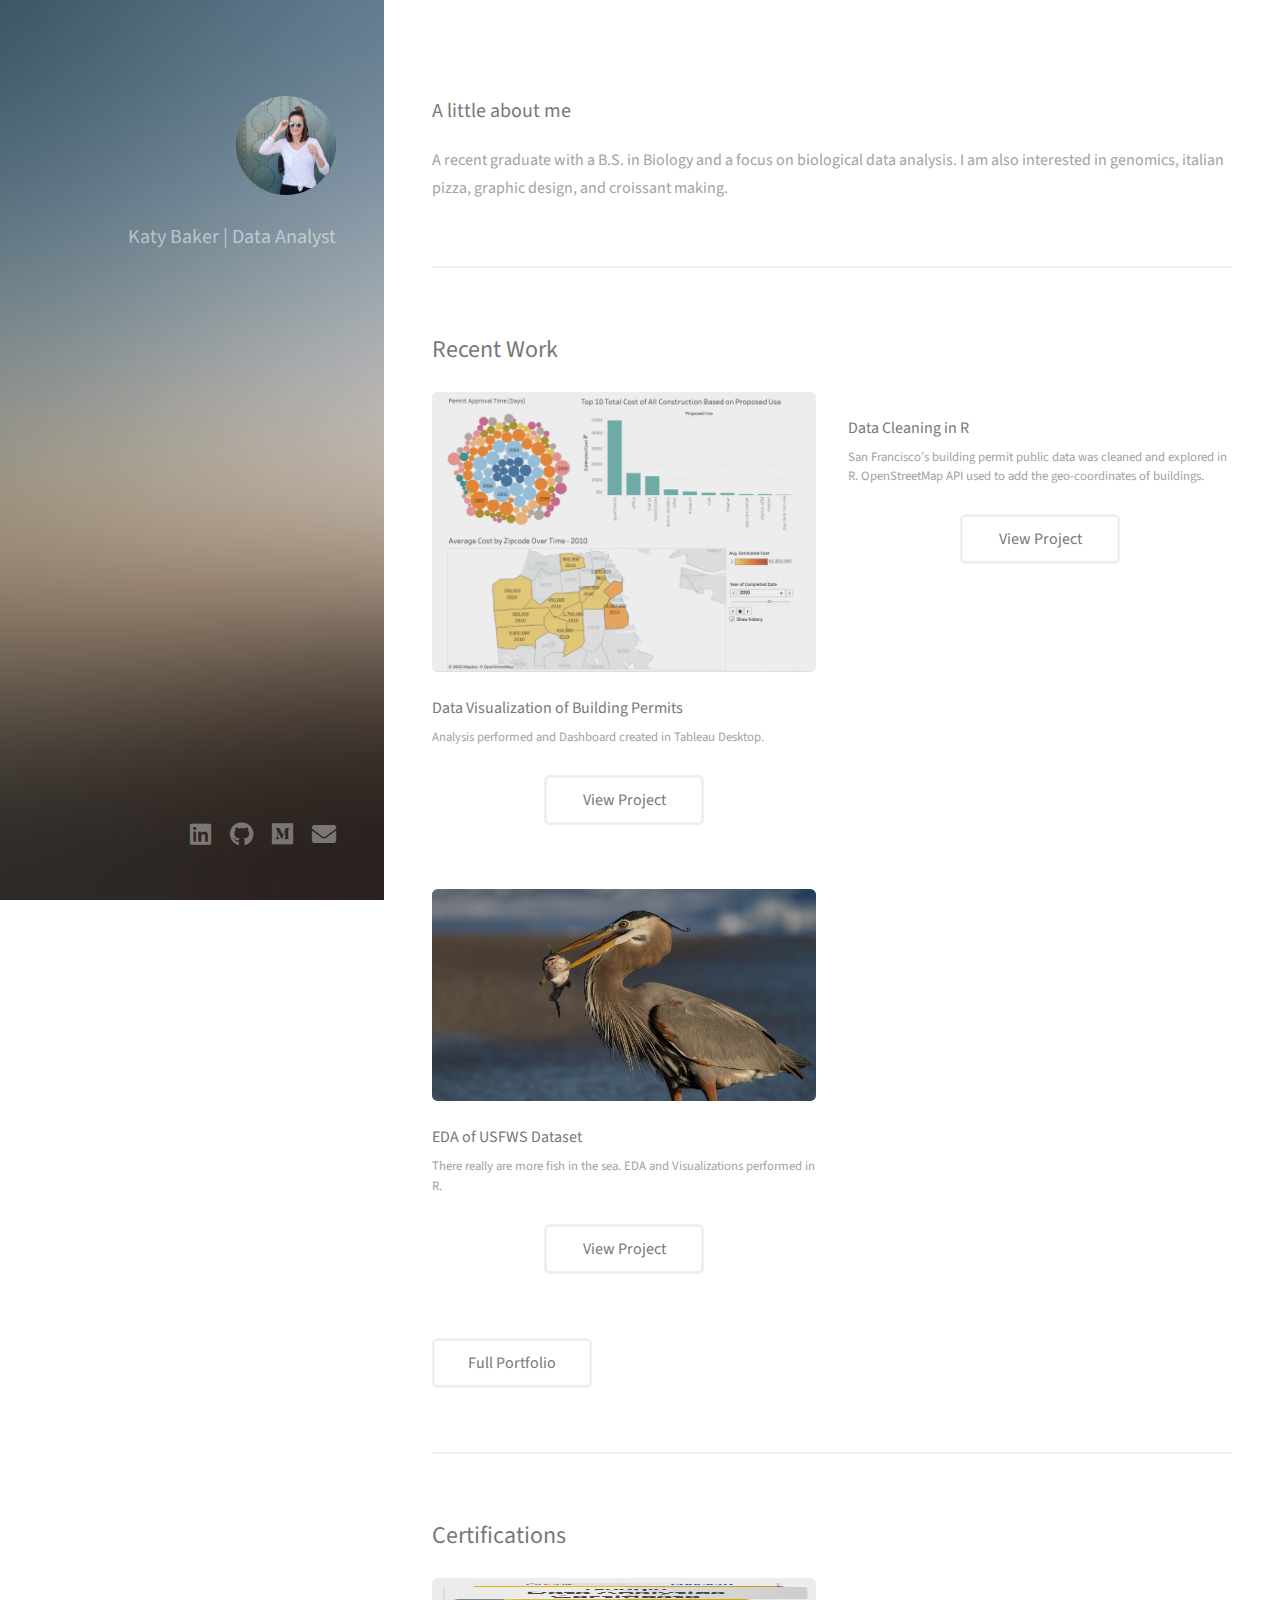
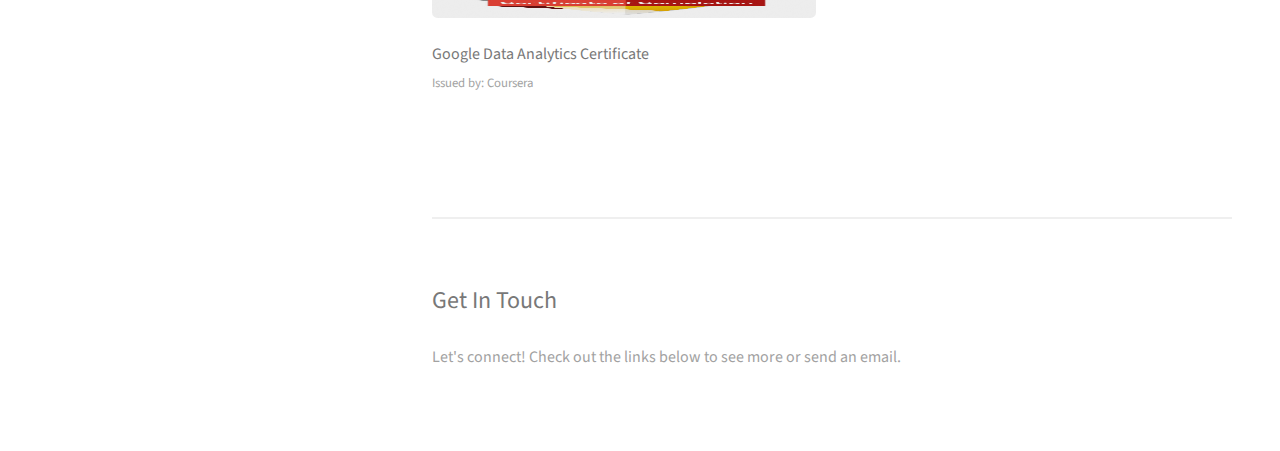
==== commit 6c9a9290: "Update index.html" ====
--- a/index.html
+++ b/index.html
@@ -78,7 +78,7 @@
 						<h2>Certifications</h2>
 						<div class="row">
 						<article class="col-6 col-12-xsmall work-item">
-							<a href="https://www.credly.com/badges/9c901966-b82b-41fd-a019-1c77d4c60965/public_url" class="image avatar"><img src="images/google-data-analytics-certificate.2.jpg" alt=""  /></a>
+							<a href="https://www.credly.com/badges/9c901966-b82b-41fd-a019-1c77d4c60965/public_url" class="image fit"><img src="images/google-data-analytics-certificate.2.jpg" width="40" height="40" alt=""  /></a>
 							<h3>Google Data Analytics Certificate</h3>
 							<p>Issued by: Coursera</p><br />
 								
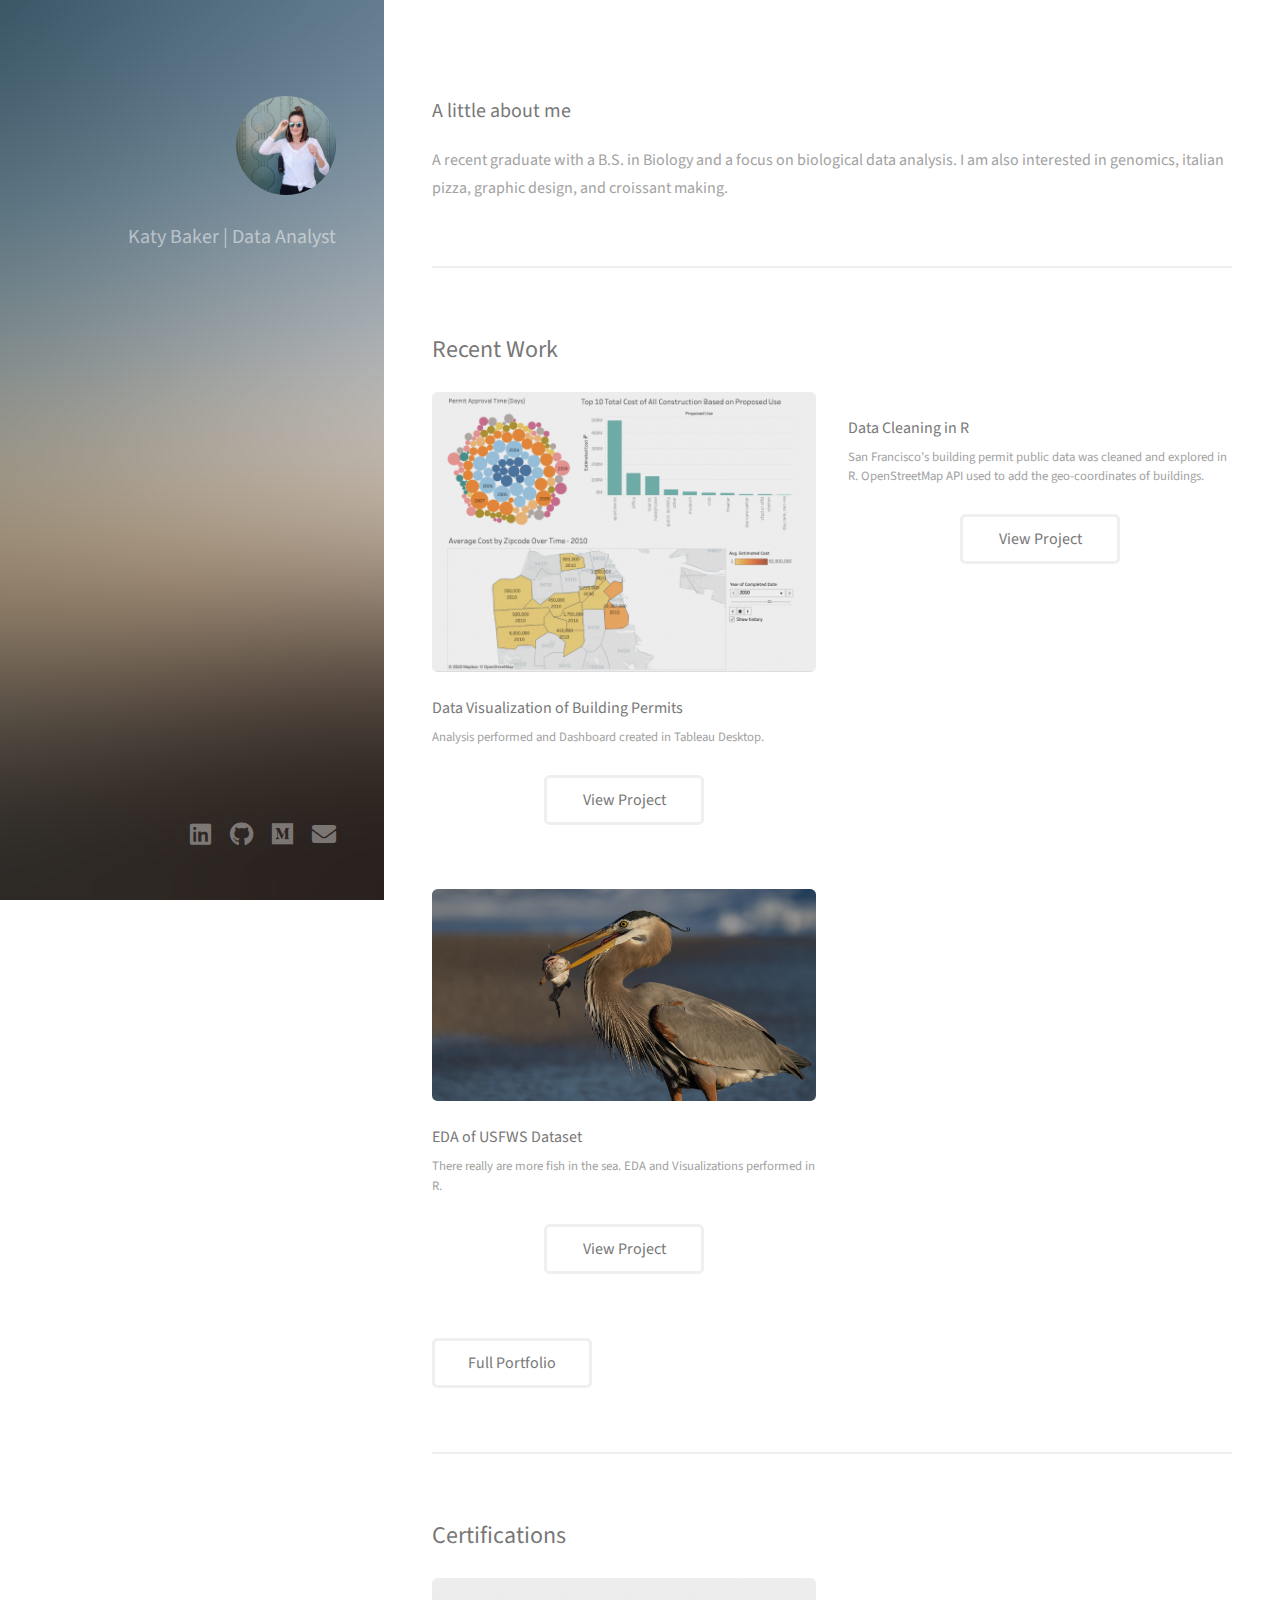
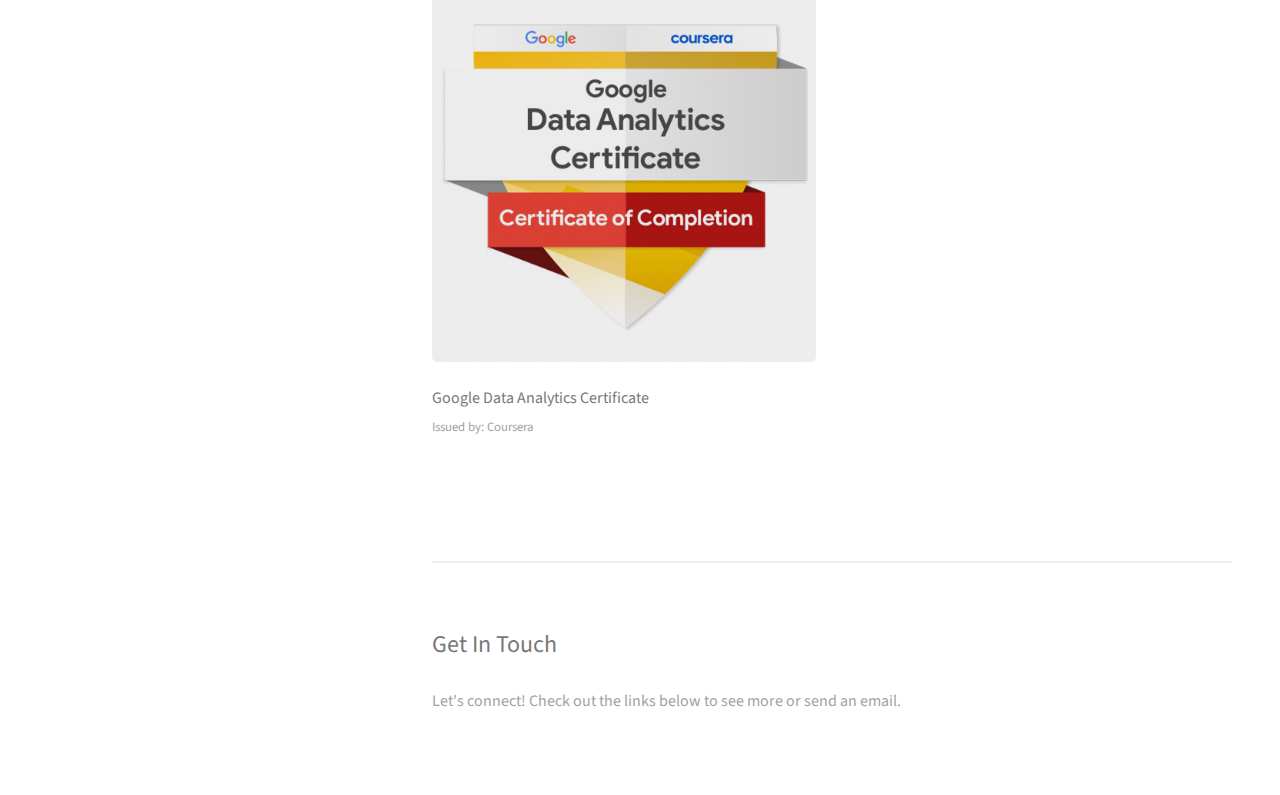
==== commit 90cc7d09: "Update index.html" ====
--- a/index.html
+++ b/index.html
@@ -78,7 +78,7 @@
 						<h2>Certifications</h2>
 						<div class="row">
 						<article class="col-6 col-12-xsmall work-item">
-							<a href="https://www.credly.com/badges/9c901966-b82b-41fd-a019-1c77d4c60965/public_url" class="image fit"><img src="images/google-data-analytics-certificate.2.jpg" width="40" height="40" alt=""  /></a>
+							<a href="https://www.credly.com/badges/9c901966-b82b-41fd-a019-1c77d4c60965/public_url" class="image fit"><img src="images/google-data-analytics-certificate.2.jpg" alt=""  /></a>
 							<h3>Google Data Analytics Certificate</h3>
 							<p>Issued by: Coursera</p><br />
 								
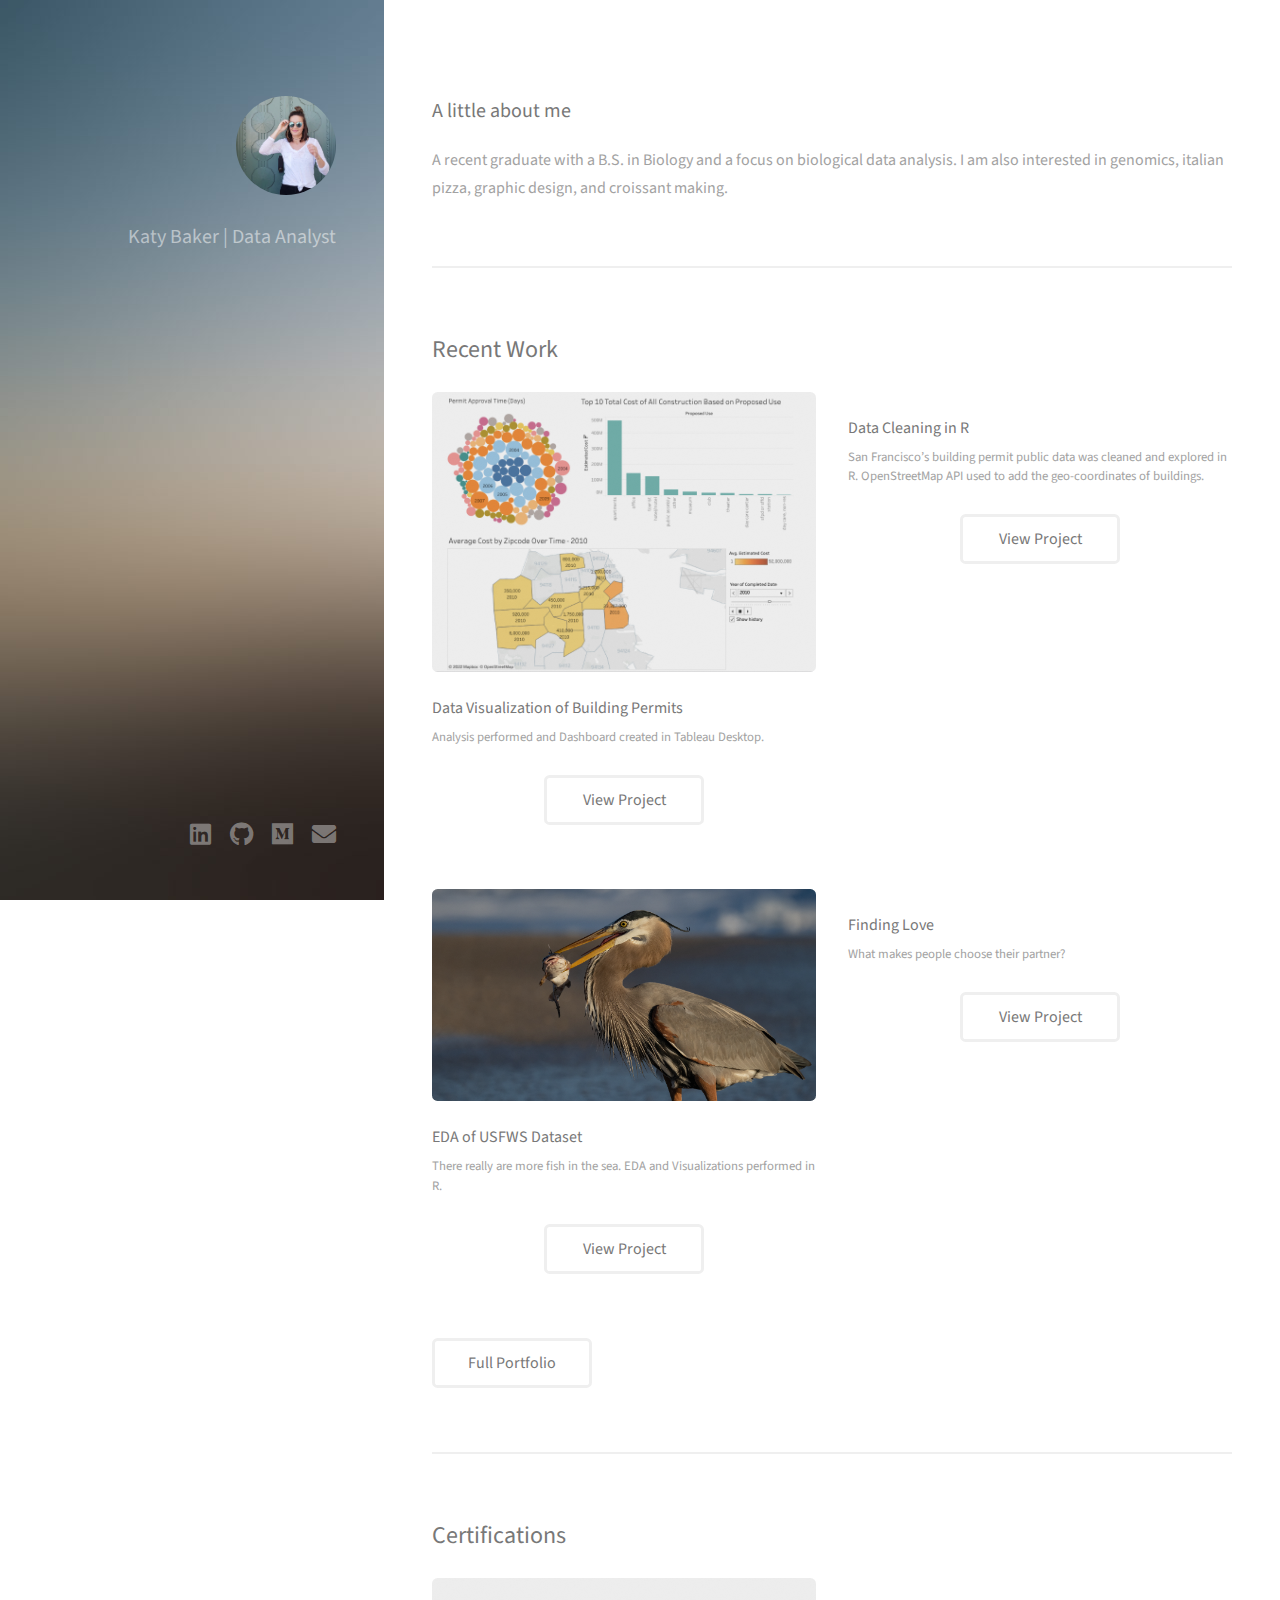
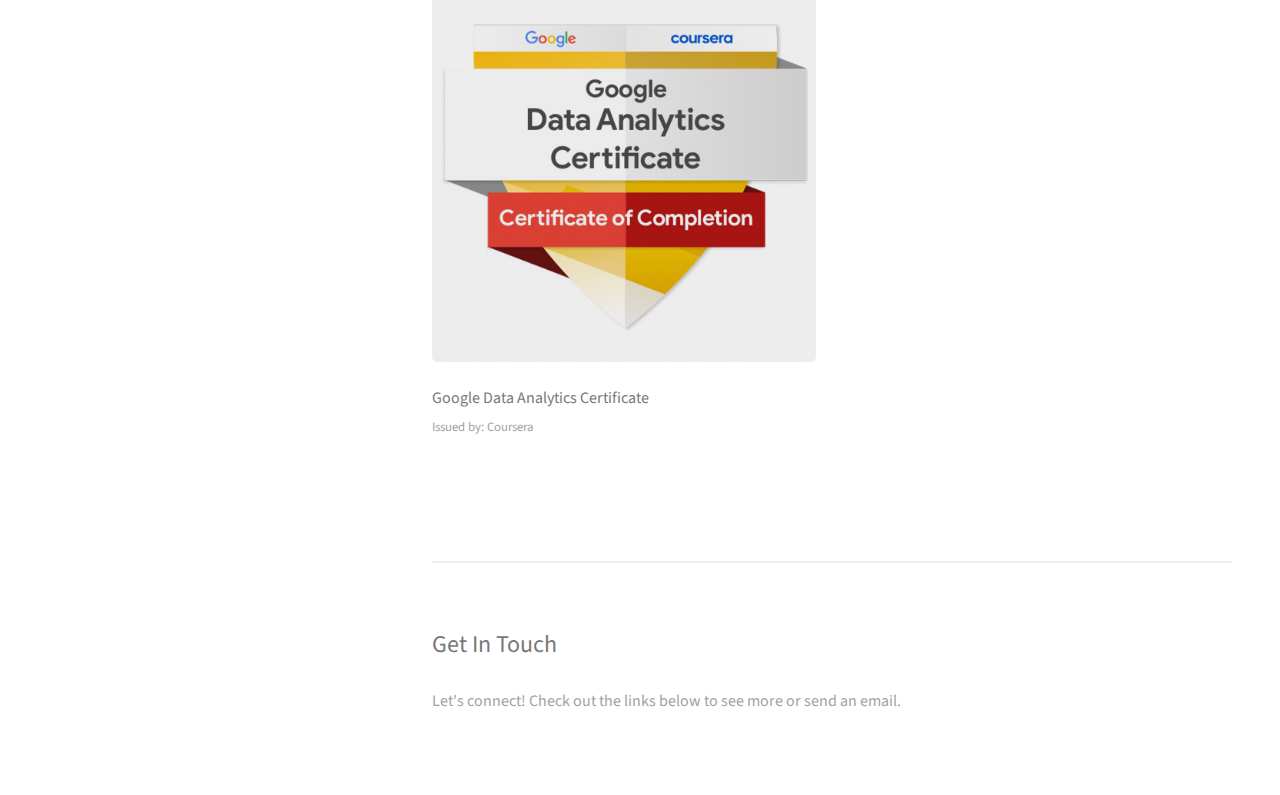
==== commit bd6f1c93: "Update index.html" ====
--- a/index.html
+++ b/index.html
@@ -64,7 +64,18 @@
 								<p>There really are more fish in the sea. EDA and Visualizations performed in R.</p><br />
 								<ul class="actions special">
 									<li><a href="https://github.com/ktybkr/USFish_and_Wildlife_Services/blob/main/US_Fish_and_Wildlife_Imports.md" class="button"> View Project</a></li>
-								</ul>		
+								</ul>
+							
+							</article>
+							
+							<article class="col-6 col-12-xsmall work-item">
+								<a href="https://public.tableau.com/views/FindingLoveWhatMatters/Humor?:language=en-US&:display_count=n&:origin=viz_share_link" class="image fit"><img src="images/AdobeStock_471997115.jpeg" alt="" /></a>
+								<h3>Finding Love</h3>
+								<p>What makes people choose their partner?</p><br />
+								<ul class="actions special">
+									<li><a href="https://public.tableau.com/views/FindingLoveWhatMatters/Humor?:language=en-US&:display_count=n&:origin=viz_share_link" class="button"> View Project</a></li>
+								</ul>
+							
 							</article>
 							
 						</div>
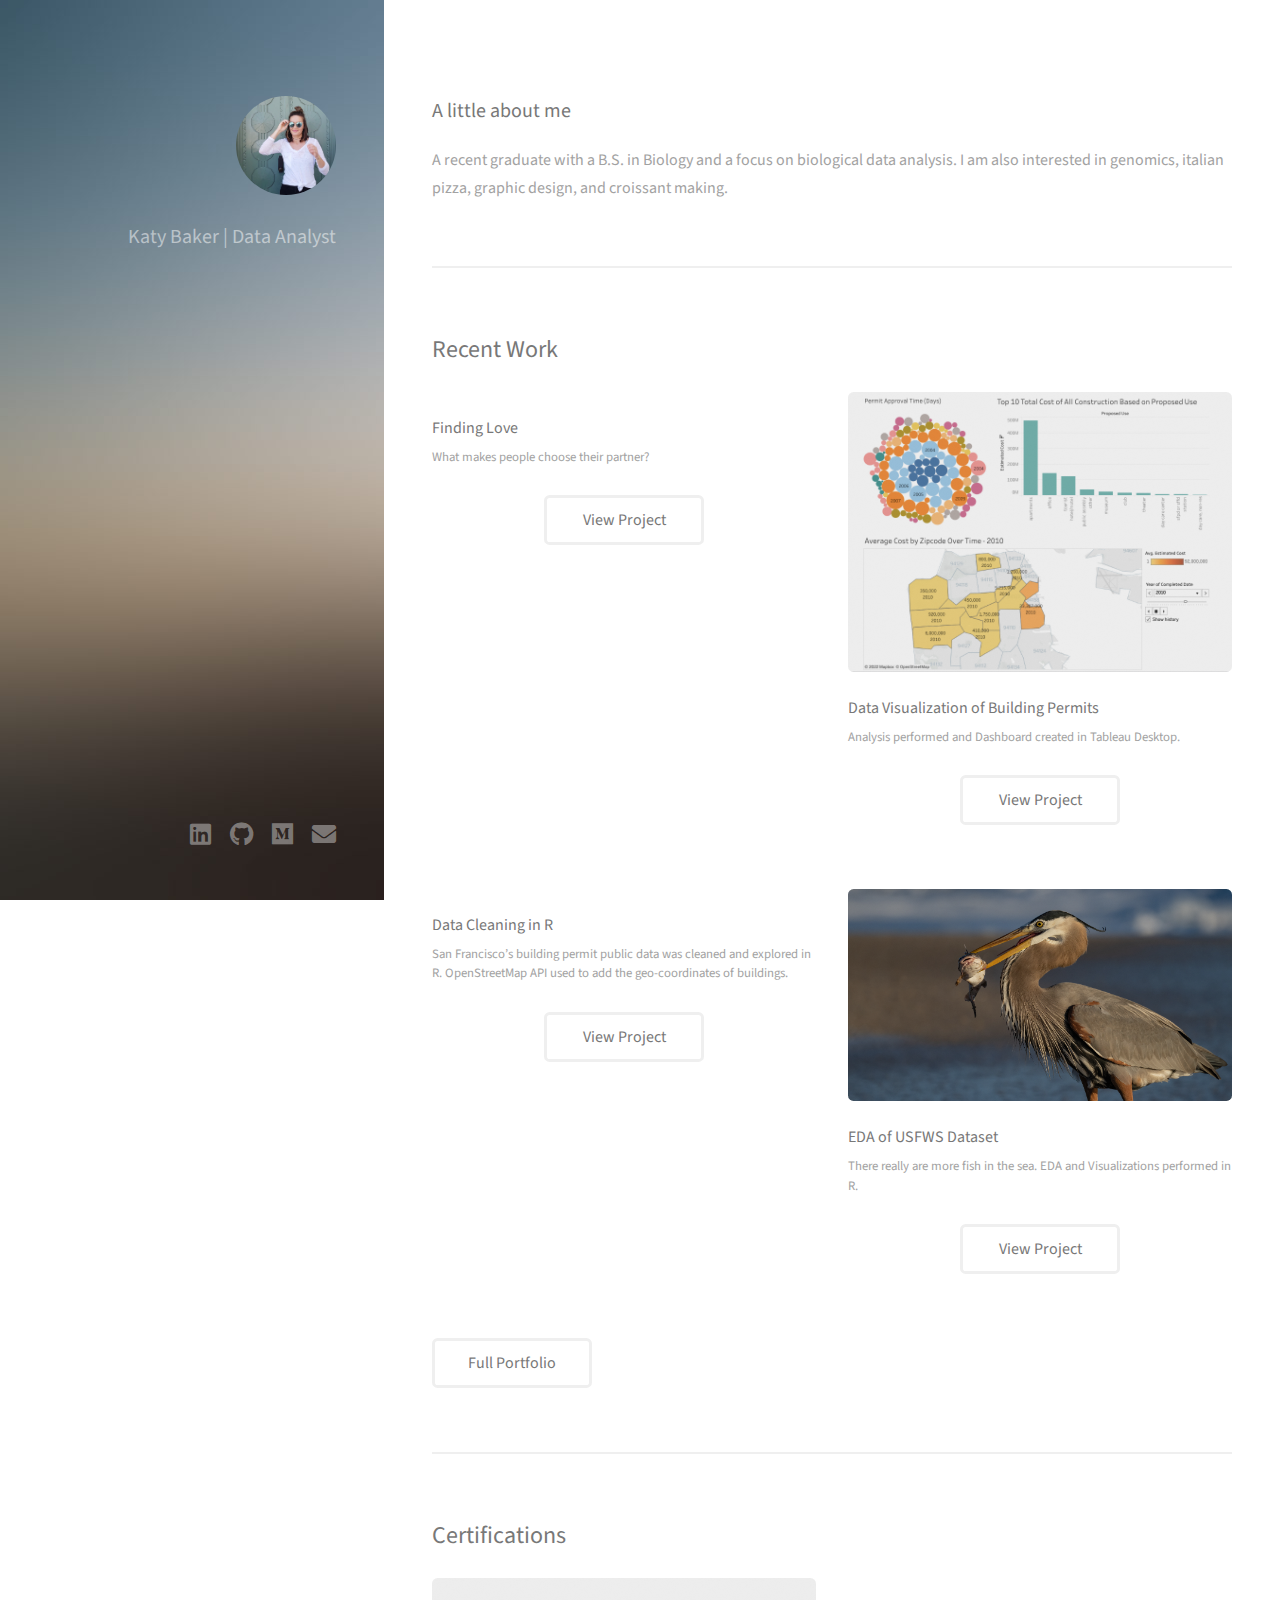
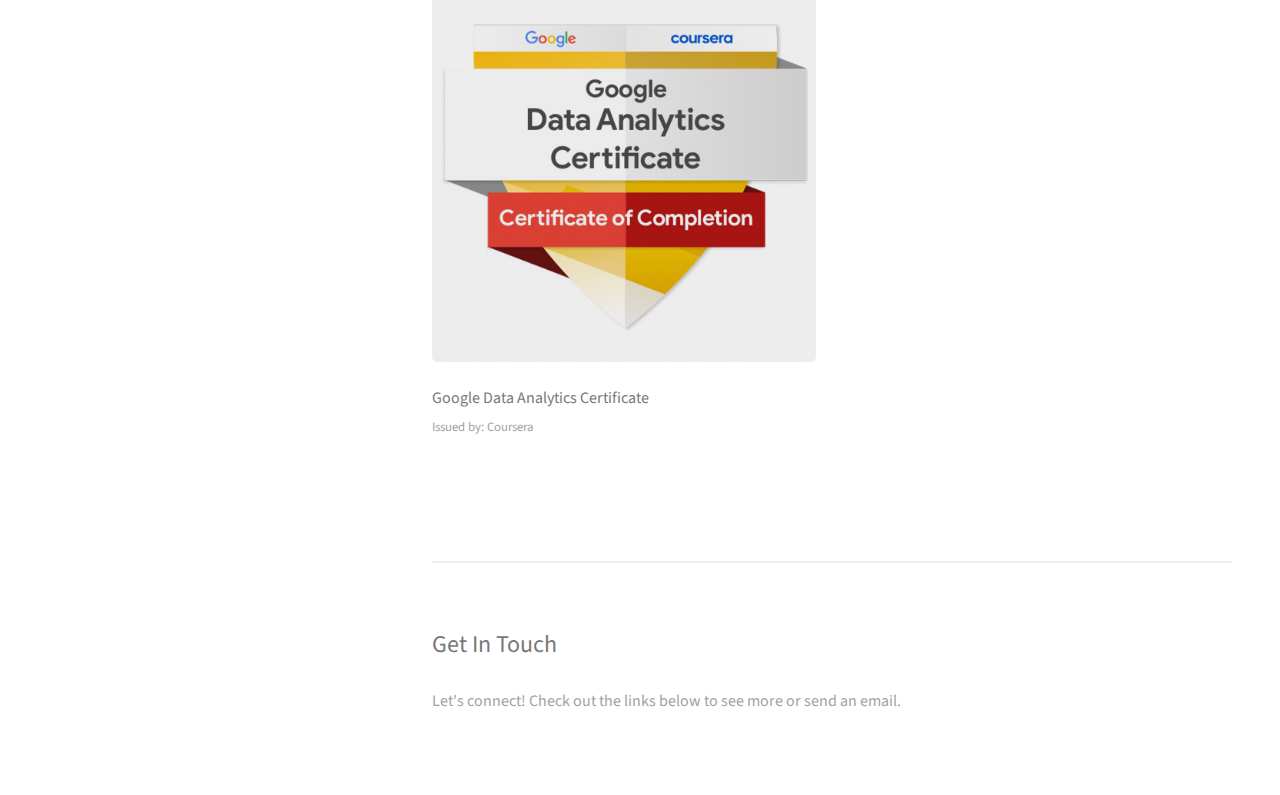
==== commit bac3abdb: "Update index.html" ====
--- a/index.html
+++ b/index.html
@@ -41,6 +41,16 @@
 						<h2>Recent Work</h2>
 						<div class="row">
 							<article class="col-6 col-12-xsmall work-item">
+								<a href="https://public.tableau.com/views/FindingLoveWhatMatters/Humor?:language=en-US&:display_count=n&:origin=viz_share_link" class="image fit"><img src="images/AdobeStock_471997115.jpeg" alt="" /></a>
+								<h3>Finding Love</h3>
+								<p>What makes people choose their partner?</p><br />
+								<ul class="actions special">
+									<li><a href="https://public.tableau.com/views/FindingLoveWhatMatters/Humor?:language=en-US&:display_count=n&:origin=viz_share_link" class="button"> View Project</a></li>
+								</ul>
+							
+							</article>
+							
+							<article class="col-6 col-12-xsmall work-item">
 								<a href="https://public.tableau.com/app/profile/katy.baker8808/viz/SanFranContructionPermits/SanFranBuildingPermits" class="image fit"><img src="images/sssfbp.jpeg" alt="" /></a>
 								<h3>Data Visualization of Building Permits</h3>
 								<p>Analysis performed and Dashboard created in Tableau Desktop.  
@@ -68,15 +78,7 @@
 							
 							</article>
 							
-							<article class="col-6 col-12-xsmall work-item">
-								<a href="https://public.tableau.com/views/FindingLoveWhatMatters/Humor?:language=en-US&:display_count=n&:origin=viz_share_link" class="image fit"><img src="images/AdobeStock_471997115.jpeg" alt="" /></a>
-								<h3>Finding Love</h3>
-								<p>What makes people choose their partner?</p><br />
-								<ul class="actions special">
-									<li><a href="https://public.tableau.com/views/FindingLoveWhatMatters/Humor?:language=en-US&:display_count=n&:origin=viz_share_link" class="button"> View Project</a></li>
-								</ul>
 							
-							</article>
 							
 						</div>
 						<ul class="actions">
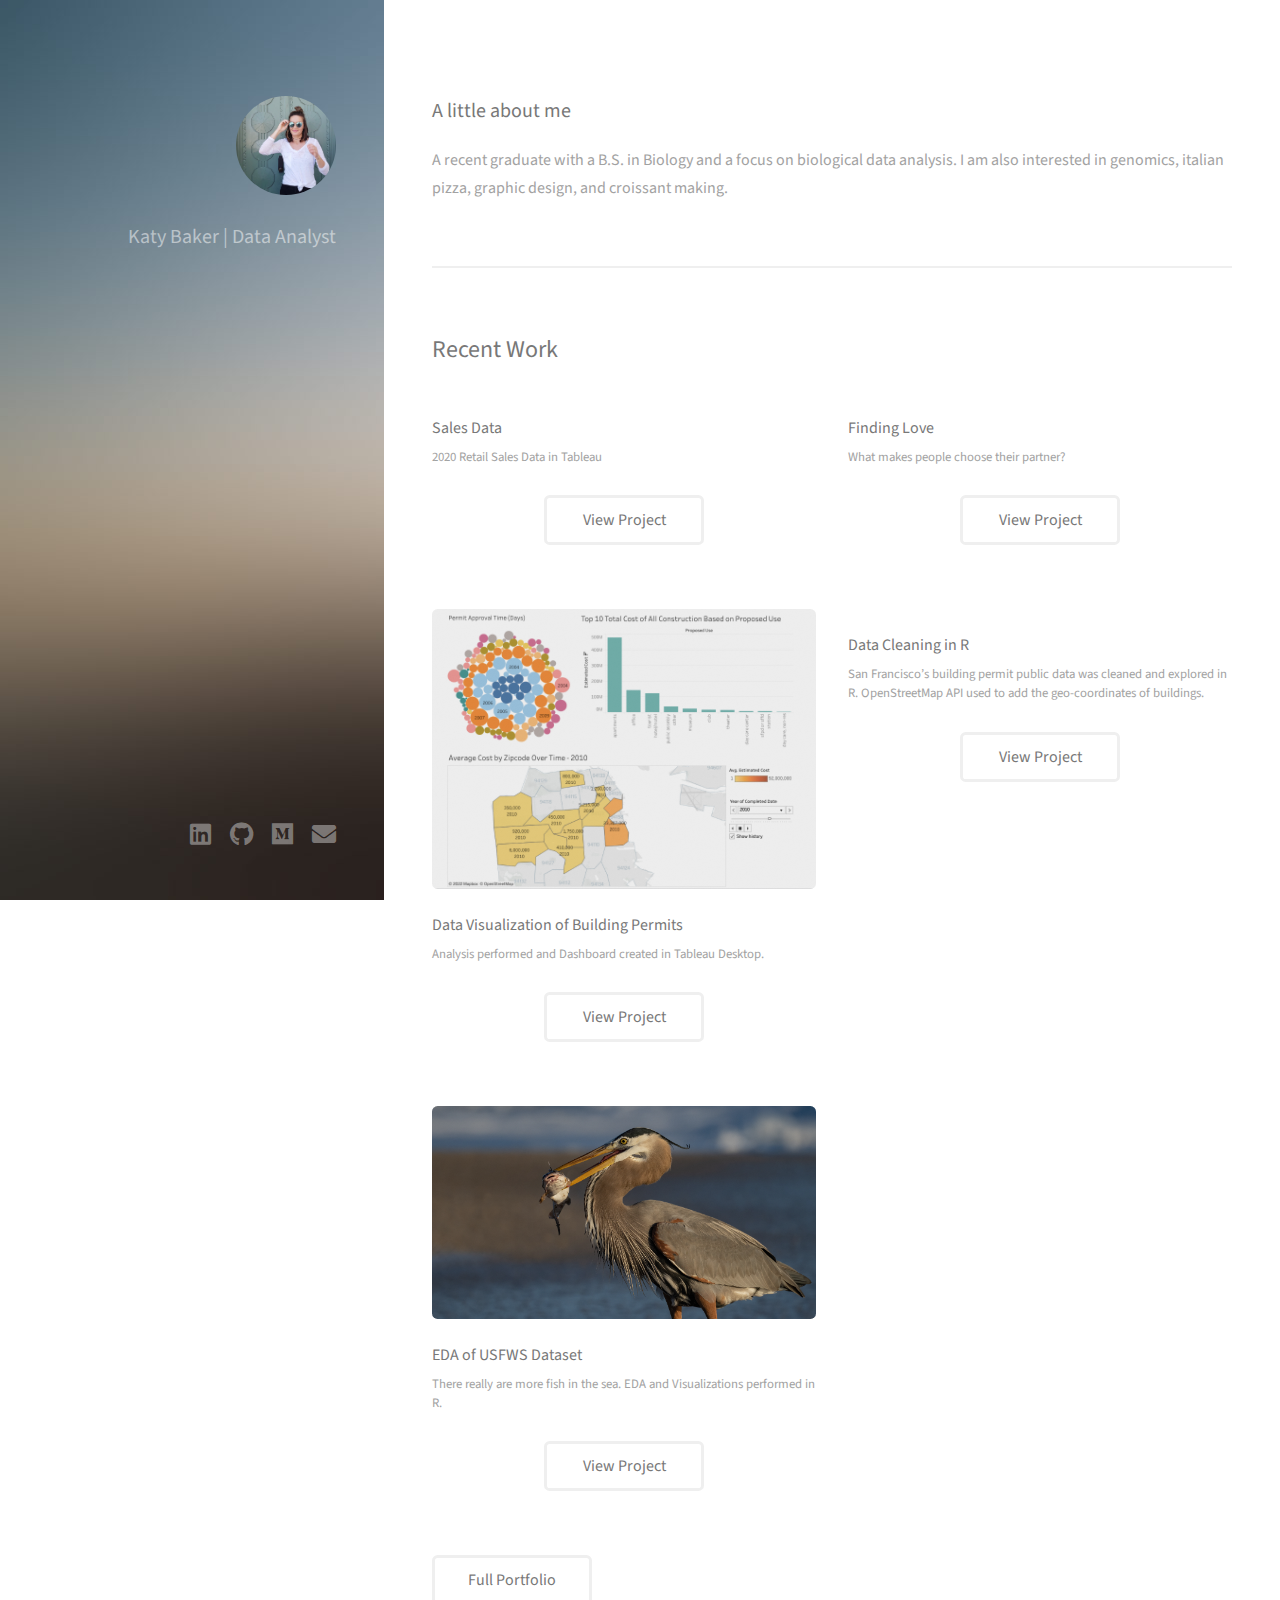
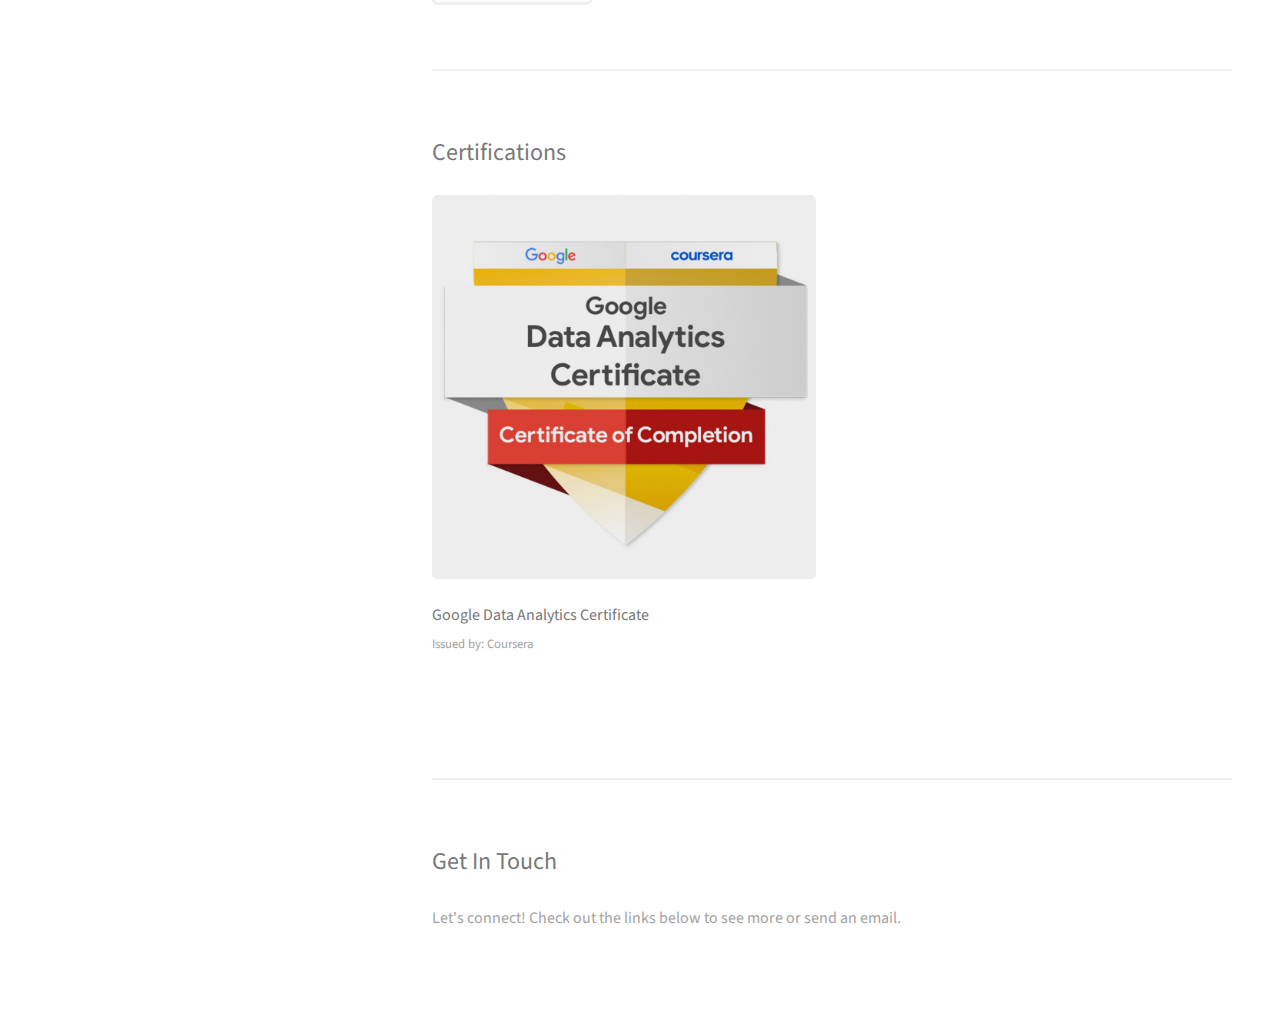
==== commit 63c48847: "Update index.html" ====
--- a/index.html
+++ b/index.html
@@ -41,6 +41,15 @@
 						<h2>Recent Work</h2>
 						<div class="row">
 							<article class="col-6 col-12-xsmall work-item">
+								<a href="https://public.tableau.com/views/RetailSalesData_16836643732600/Dashboard1?:language=en-US&publish=yes&:display_count=n&:origin=viz_share_link" class="image fit"><img src="images/AdobeStock_471997115.jpeg" alt="" /></a>
+								<h3>Sales Data</h3>
+								<p>2020 Retail Sales Data in Tableau</p><br />
+								<ul class="actions special">
+									<li><a href="https://public.tableau.com/views/RetailSalesData_16836643732600/Dashboard1?:language=en-US&publish=yes&:display_count=n&:origin=viz_share_link" class="button"> View Project</a></li>
+								</ul>
+							
+							</article>
+							<article class="col-6 col-12-xsmall work-item">
 								<a href="https://public.tableau.com/views/FindingLoveWhatMatters/Humor?:language=en-US&:display_count=n&:origin=viz_share_link" class="image fit"><img src="images/AdobeStock_471997115.jpeg" alt="" /></a>
 								<h3>Finding Love</h3>
 								<p>What makes people choose their partner?</p><br />
@@ -49,6 +58,8 @@
 								</ul>
 							
 							</article>
+							
+							
 							
 							<article class="col-6 col-12-xsmall work-item">
 								<a href="https://public.tableau.com/app/profile/katy.baker8808/viz/SanFranContructionPermits/SanFranBuildingPermits" class="image fit"><img src="images/sssfbp.jpeg" alt="" /></a>
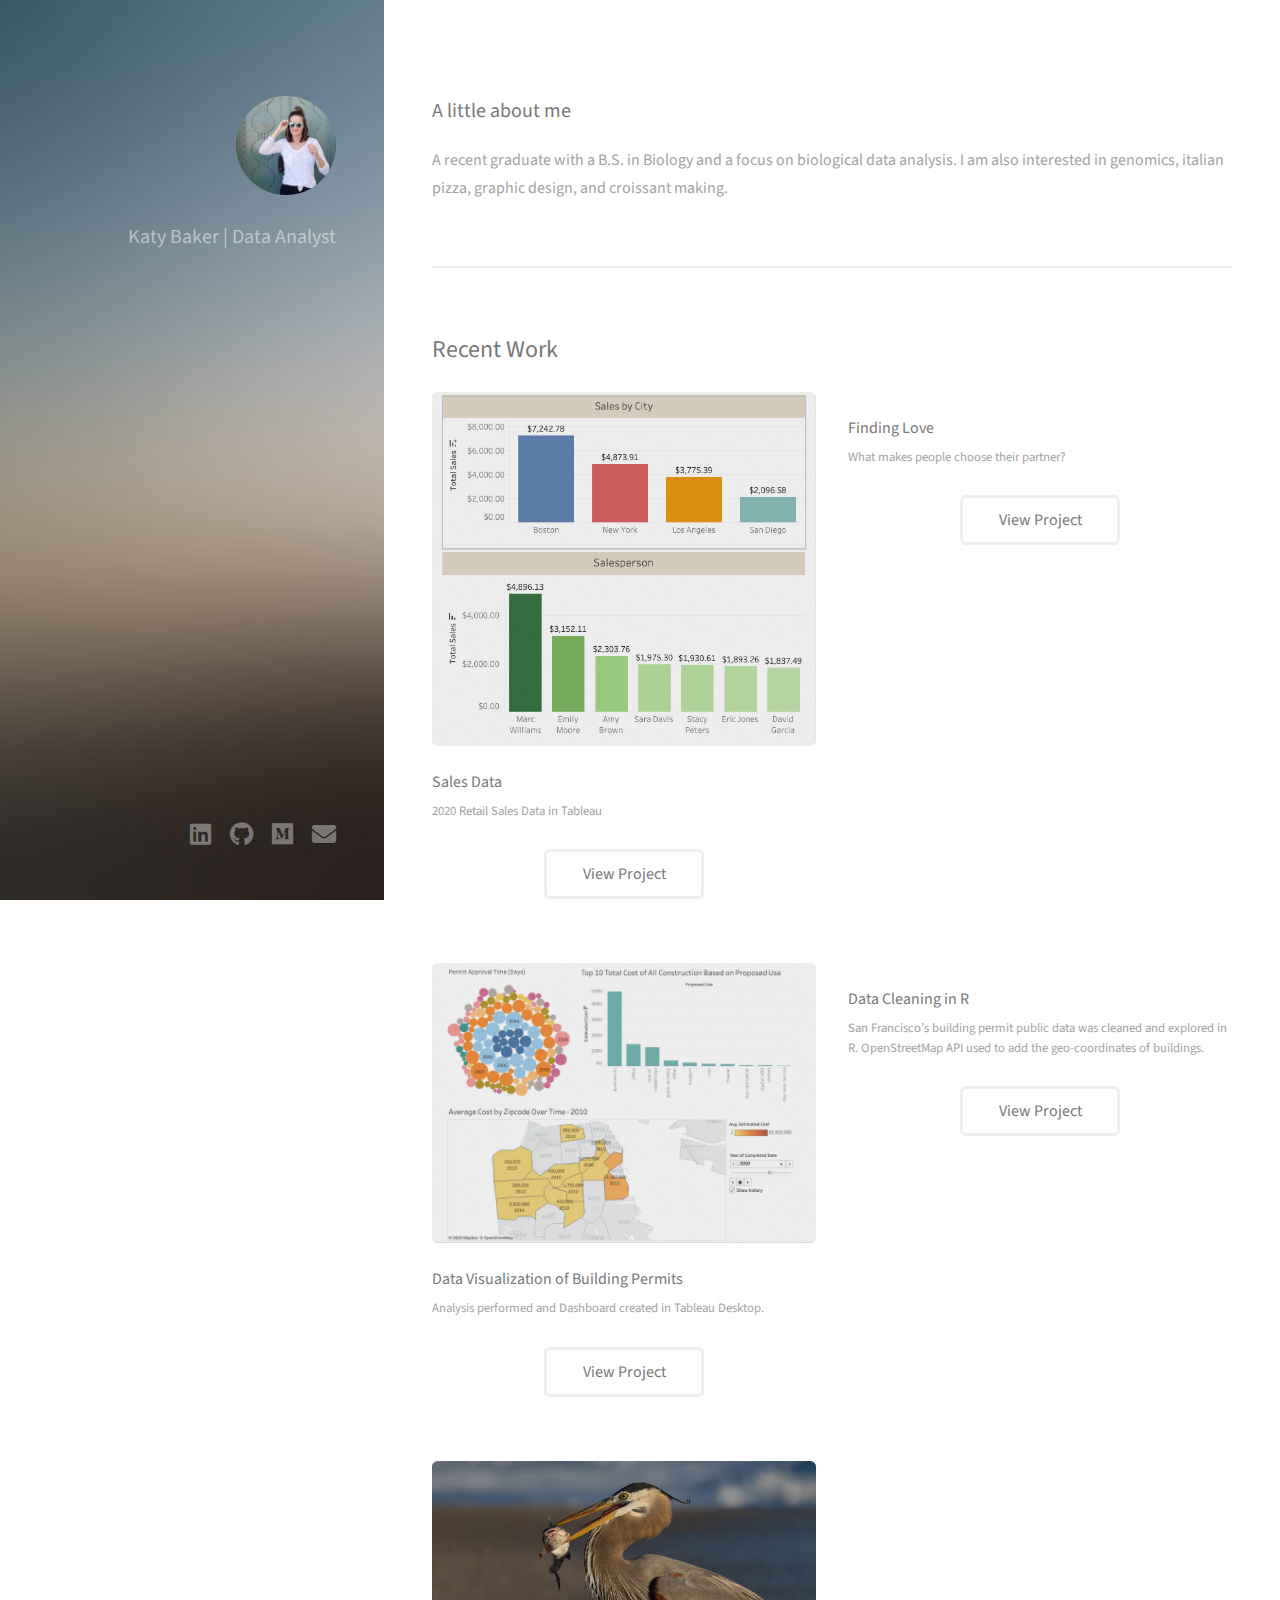
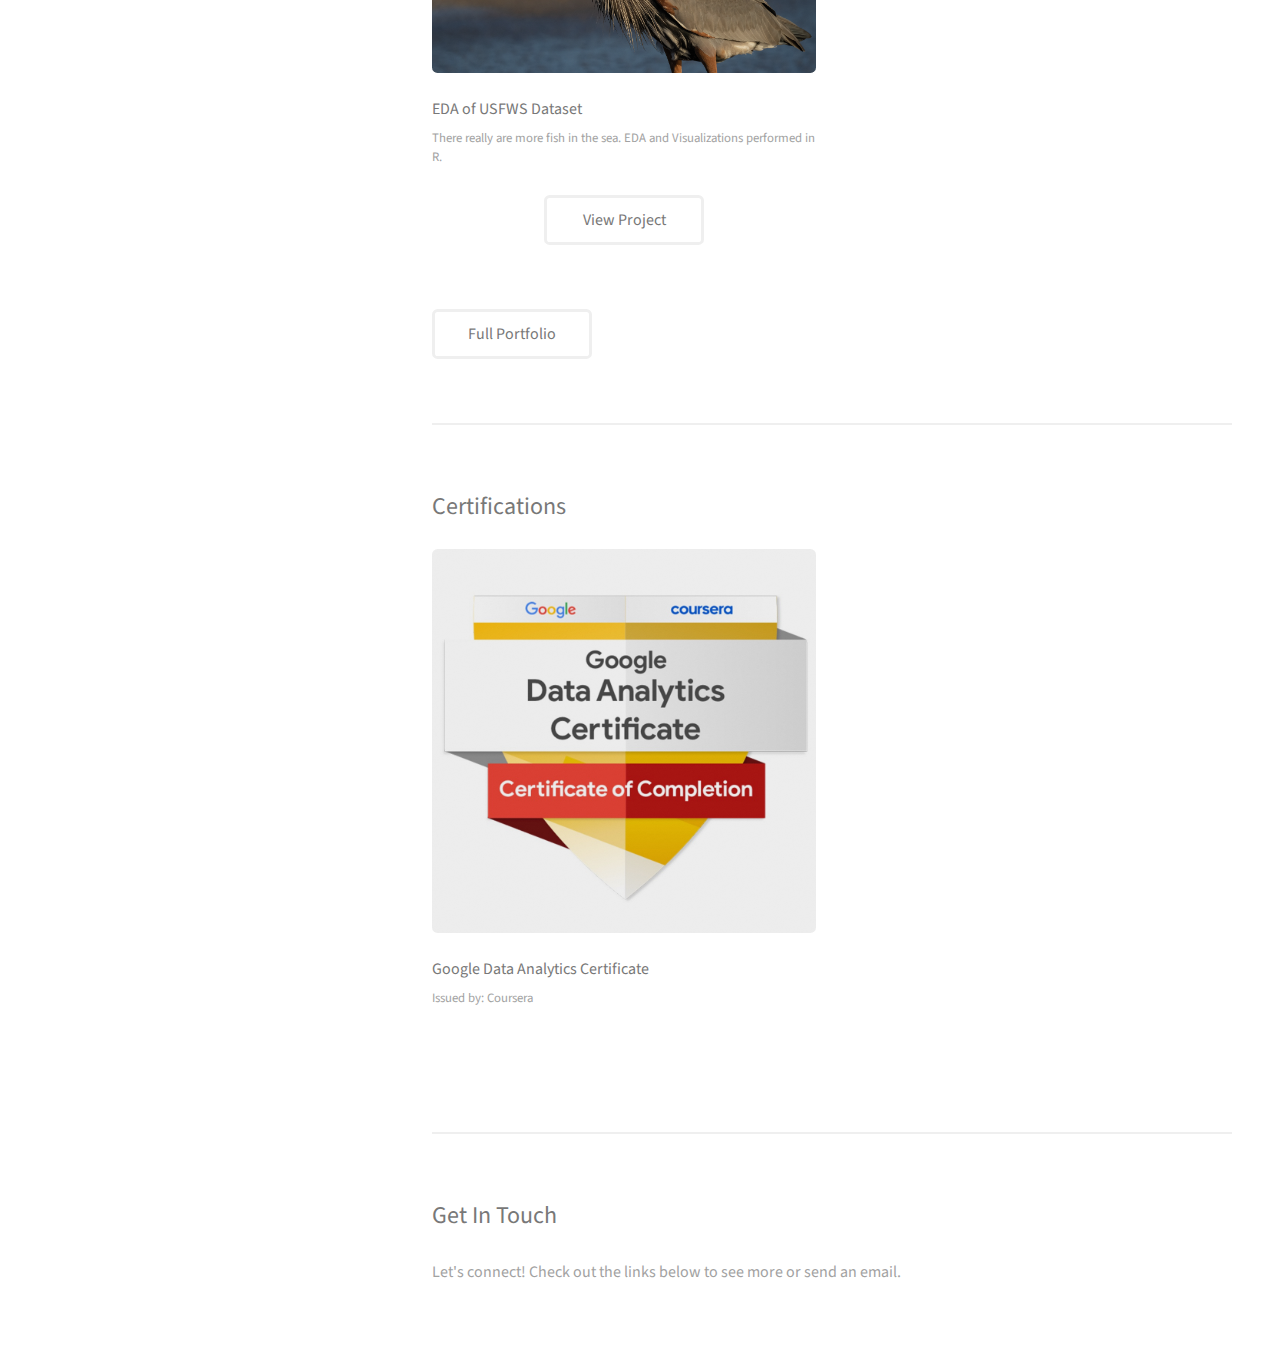
==== commit 634dd1aa: "Update index.html" ====
--- a/index.html
+++ b/index.html
@@ -41,7 +41,7 @@
 						<h2>Recent Work</h2>
 						<div class="row">
 							<article class="col-6 col-12-xsmall work-item">
-								<a href="https://public.tableau.com/views/RetailSalesData_16836643732600/Dashboard1?:language=en-US&publish=yes&:display_count=n&:origin=viz_share_link" class="image fit"><img src="images/AdobeStock_471997115.jpeg" alt="" /></a>
+								<a href="https://public.tableau.com/views/RetailSalesData_16836643732600/Dashboard1?:language=en-US&publish=yes&:display_count=n&:origin=viz_share_link" class="image fit"><img src="images/SalesData.png" alt="" /></a>
 								<h3>Sales Data</h3>
 								<p>2020 Retail Sales Data in Tableau</p><br />
 								<ul class="actions special">
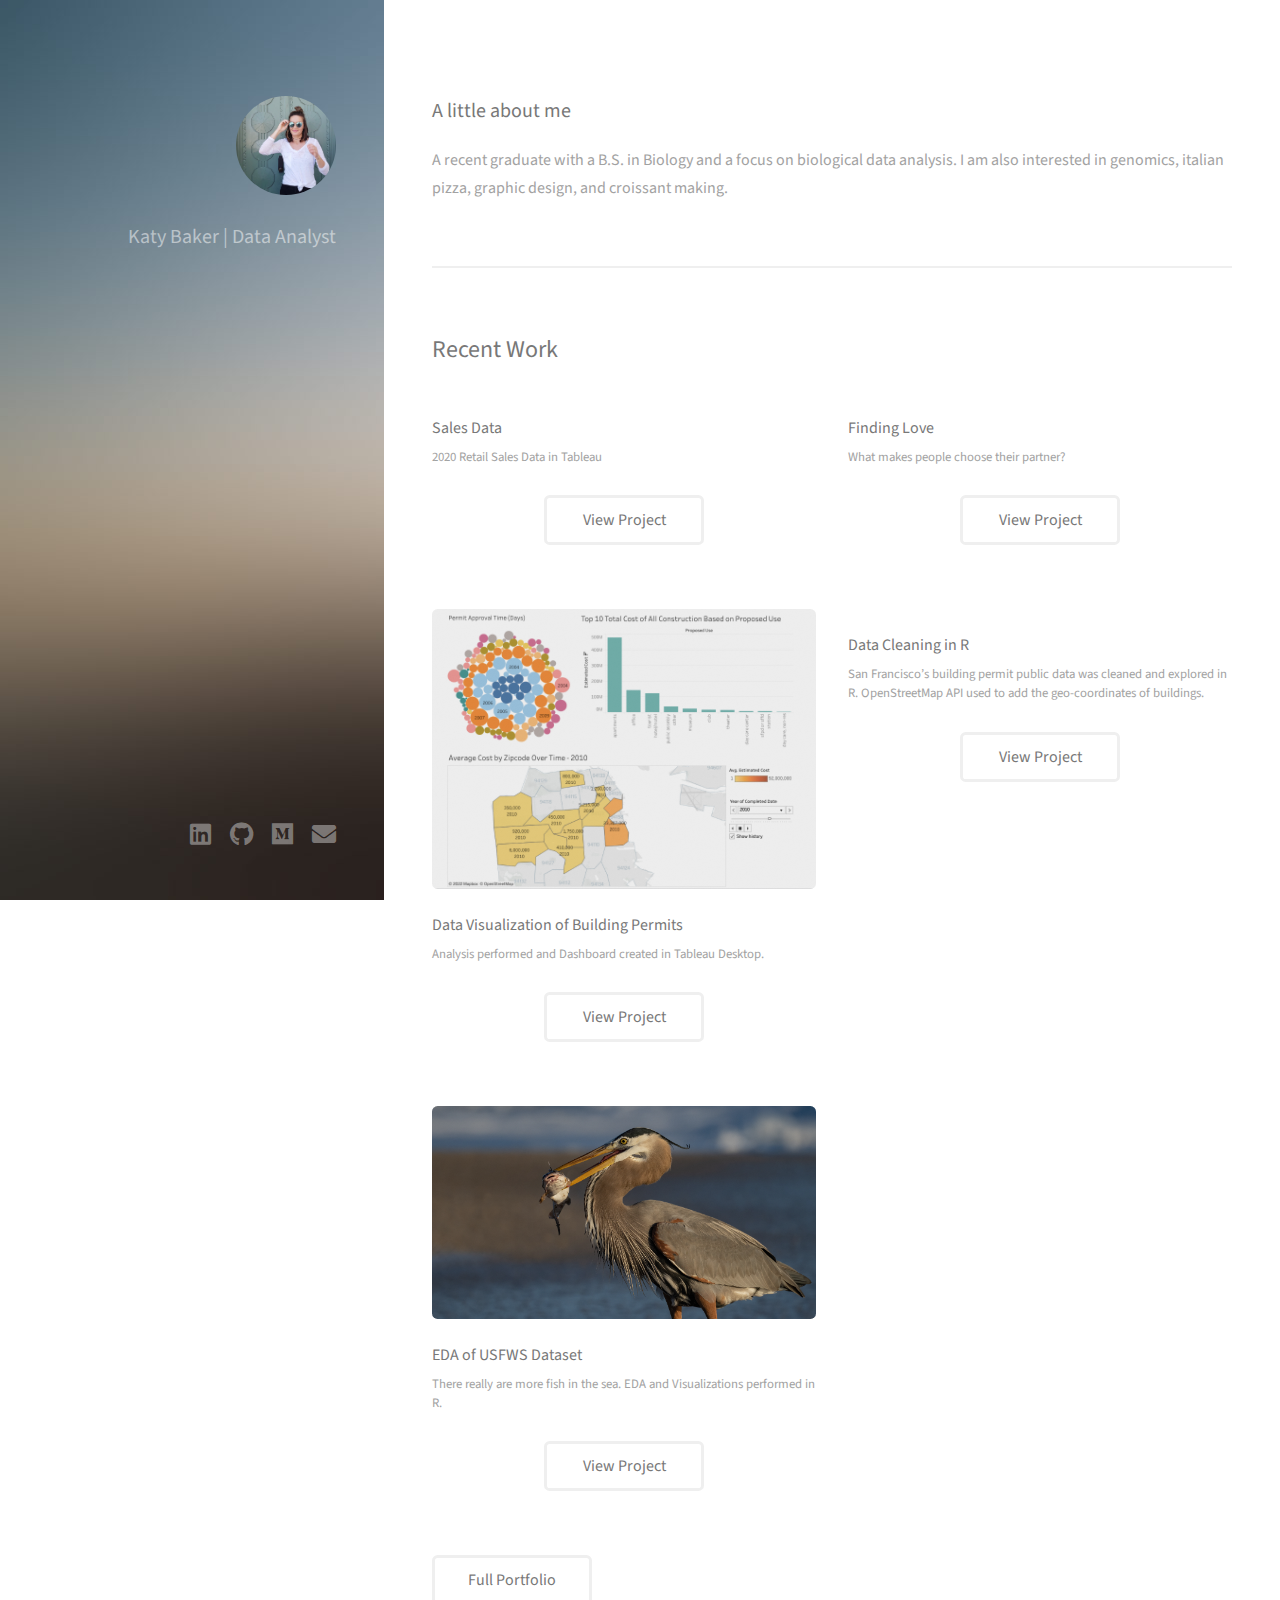
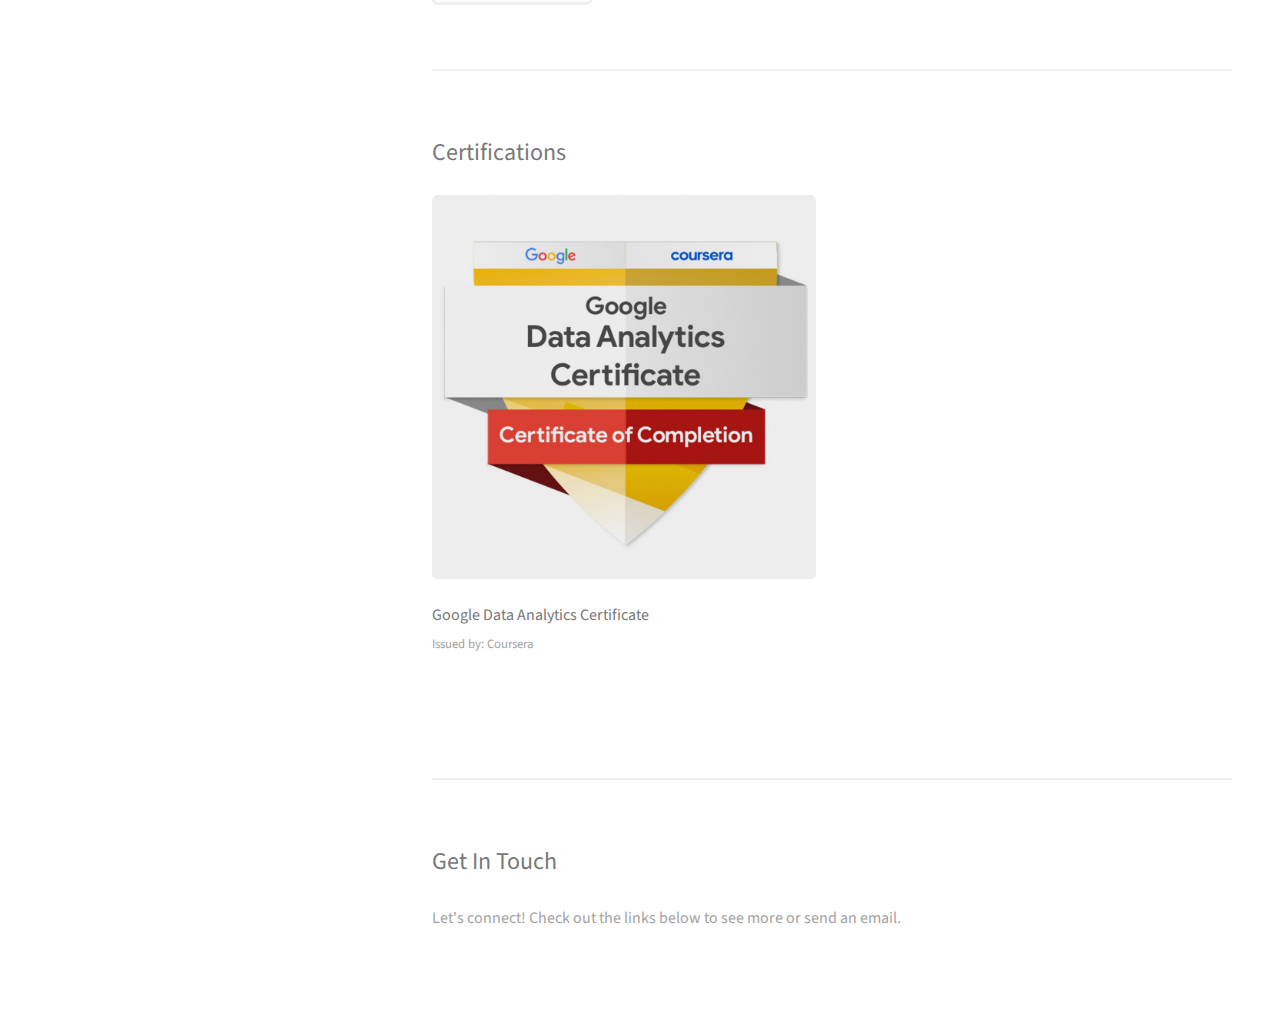
==== commit c55b48db: "Update index.html" ====
--- a/index.html
+++ b/index.html
@@ -41,7 +41,7 @@
 						<h2>Recent Work</h2>
 						<div class="row">
 							<article class="col-6 col-12-xsmall work-item">
-								<a href="https://public.tableau.com/views/RetailSalesData_16836643732600/Dashboard1?:language=en-US&publish=yes&:display_count=n&:origin=viz_share_link" class="image fit"><img src="images/SalesData.png" alt="" /></a>
+								<a href="https://public.tableau.com/views/RetailSalesData_16836643732600/Dashboard1?:language=en-US&publish=yes&:display_count=n&:origin=viz_share_link" class="image fit"><img src="images/SalesDataSmall.jpeg" alt="" /></a>
 								<h3>Sales Data</h3>
 								<p>2020 Retail Sales Data in Tableau</p><br />
 								<ul class="actions special">
